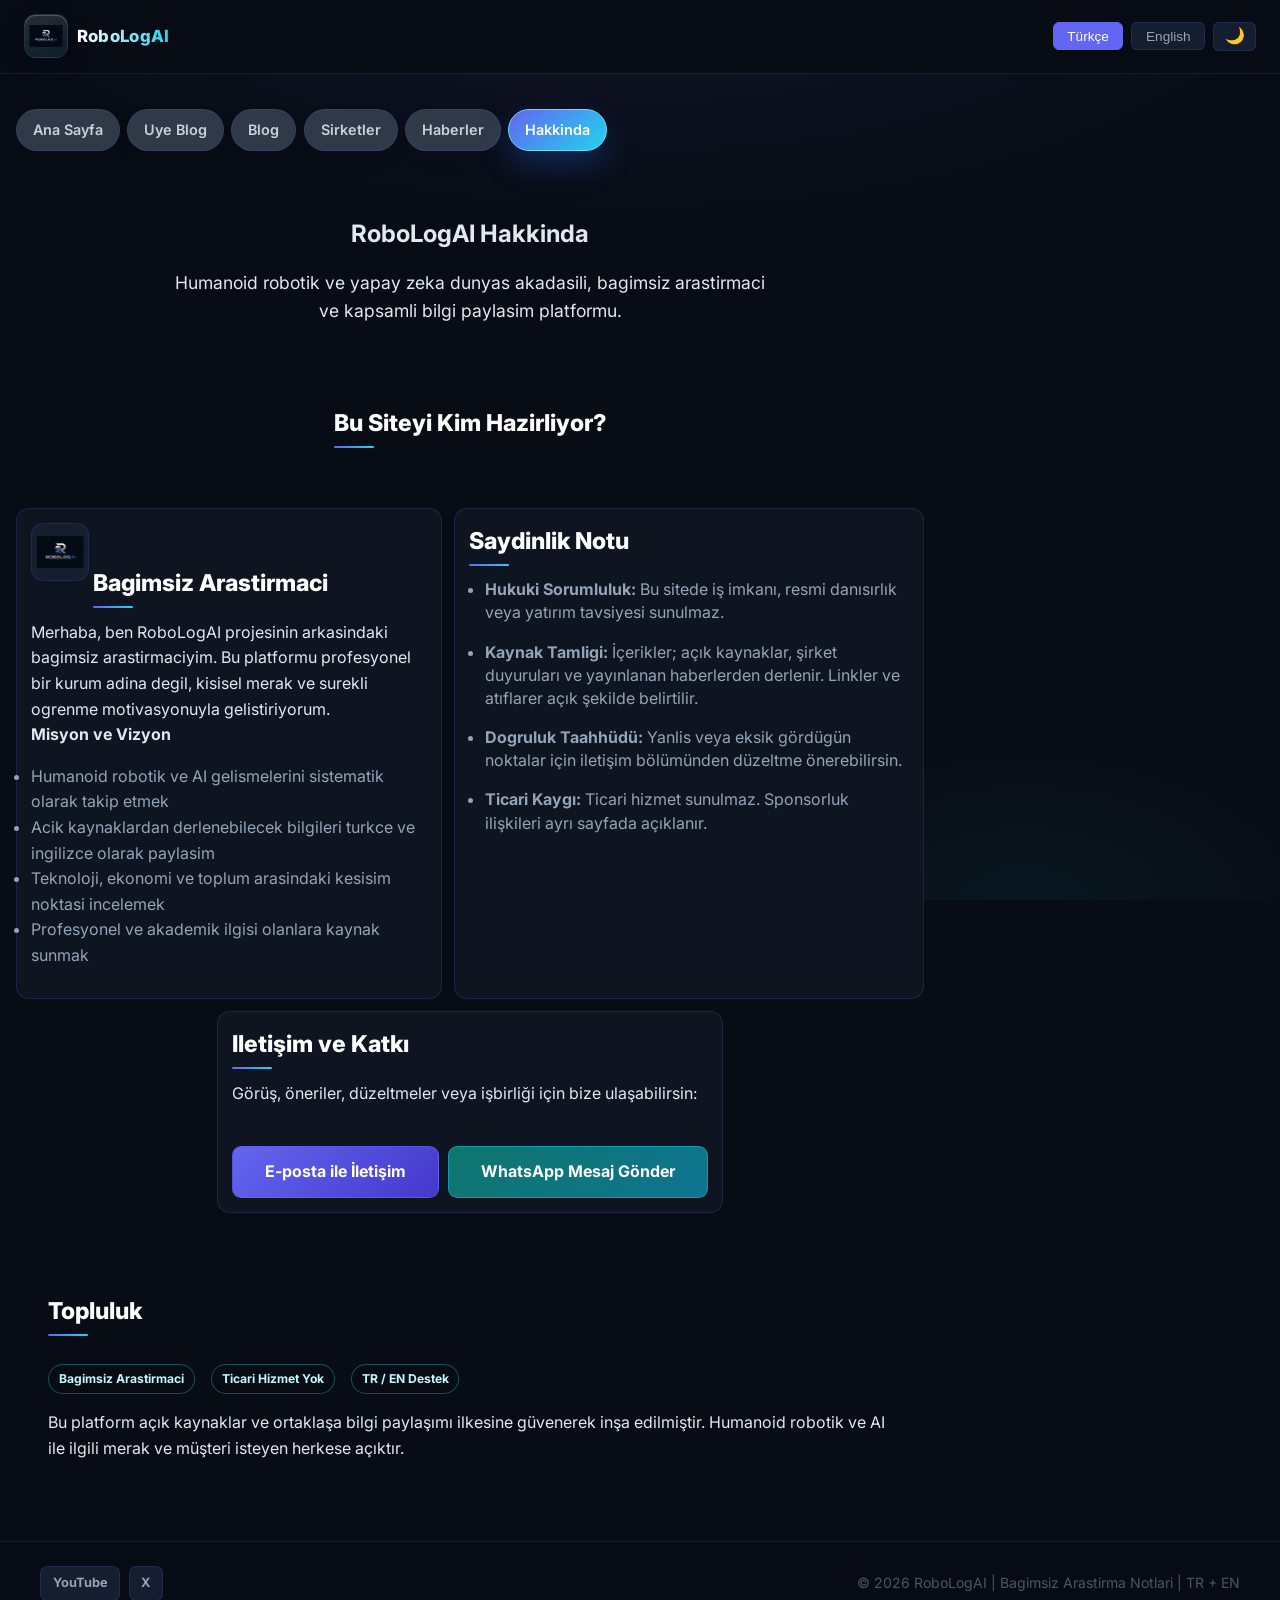
==== about.html @ b36c5905 "Update homepage tabs, about flow, live news fallback/cache, and member blog features" ====
<!DOCTYPE html>
<html lang="tr">
<head>
  <meta charset="UTF-8" />
  <meta name="viewport" content="width=device-width, initial-scale=1.0" />
  <title>RoboLogAI Hakkında - Bagimsiz Robotik ve AI Arastirmasi</title>
  <meta name="description" content="RoboLogAI hakkinda: bagimsiz arastirmaci, misyon, saydinlik notlari ve topluluk bilgileri." />
  <link rel="canonical" href="https://robologai.com/about.html" />
  <meta property="og:url" content="https://robologai.com/about.html" />
  <link rel="stylesheet" href="style.css" />
</head>
<body>
  <header class="topbar">
    <a class="logo" href="index.html" aria-label="RoboLogAI ana sayfa">
      <img class="logo-mark" src="images/logos/site-logo.png" alt="RoboLogAI logosu" loading="eager" fetchpriority="high" />
      <span class="logo-text">RoboLogAI</span>
    </a>
    <nav>
      <button class="lang-btn active" data-lang="tr">Türkçe</button>
      <button class="lang-btn" data-lang="en">English</button>
      <button class="theme-btn" id="theme-toggle" aria-label="Tema değiştir">🌙</button>
    </nav>
  </header>

  <main class="container">
    <section class="mini-page-tabs" aria-label="Sayfa sekmeleri">
      <a class="mini-tab" href="index.html">
        <span data-lang="tr">Ana Sayfa</span>
        <span data-lang="en" class="hidden">Home</span>
      </a>
      <a class="mini-tab" href="member-blog.html">
        <span data-lang="tr">Uye Blog</span>
        <span data-lang="en" class="hidden">Member Blog</span>
      </a>
      <a class="mini-tab" href="blog.html">
        <span data-lang="tr">Blog</span>
        <span data-lang="en" class="hidden">Blog</span>
      </a>
      <a class="mini-tab" href="companies.html">
        <span data-lang="tr">Sirketler</span>
        <span data-lang="en" class="hidden">Companies</span>
      </a>
      <a class="mini-tab" href="news.html">
        <span data-lang="tr">Haberler</span>
        <span data-lang="en" class="hidden">News</span>
      </a>
      <a class="mini-tab active" href="about.html">
        <span data-lang="tr">Hakkinda</span>
        <span data-lang="en" class="hidden">About</span>
      </a>
    </section>

    <section id="about-hero" style="text-align: center; margin: 2rem 0; padding: 2rem 0; border-bottom: 1px solid var(--color-border);">
      <h1 data-lang="tr">RoboLogAI Hakkinda</h1>
      <h1 data-lang="en" class="hidden">About RoboLogAI</h1>
      <p data-lang="tr" style="font-size: 1.1rem; max-width: 600px; margin: 1rem auto;">Humanoid robotik ve yapay zeka dunyas akadasili, bagimsiz arastirmaci ve kapsamli bilgi paylasim platformu.</p>
      <p data-lang="en" class="hidden" style="font-size: 1.1rem; max-width: 600px; margin: 1rem auto;">Independent researcher and comprehensive information-sharing platform focused on humanoid robotics and AI landscape.</p>
    </section>

    <section id="who-runs-site" style="margin: 1.2rem 0 2rem; text-align: center;">
      <h2 data-lang="tr">Bu Siteyi Kim Hazirliyor?</h2>
      <h2 data-lang="en" class="hidden">Who Runs This Site?</h2>
    </section>

    <section id="about-creator" style="margin: 3rem 0;">
      <div class="creator-grid">
        <article class="creator-card">
          <img class="creator-avatar" src="images/logos/site-logo.png" alt="RoboLogAI profil gorseli" loading="lazy" />
          <h2 data-lang="tr">Bagimsiz Arastirmaci</h2>
          <h2 data-lang="en" class="hidden">Independent Researcher</h2>
          <p data-lang="tr">Merhaba, ben RoboLogAI projesinin arkasindaki bagimsiz arastirmaciyim. Bu platformu profesyonel bir kurum adina degil, kisisel merak ve surekli ogrenme motivasyonuyla gelistiriyorum.</p>
          <p data-lang="en" class="hidden">Hi, I am the independent researcher behind RoboLogAI. This platform is developed not on behalf of a company, but with personal curiosity and continuous learning motivation.</p>
          
          <h3 data-lang="tr">Misyon ve Vizyon</h3>
          <h3 data-lang="en" class="hidden">Mission and Vision</h3>
          <ul style="text-align: left; margin: 1rem 0;">
            <li data-lang="tr">Humanoid robotik ve AI gelismelerini sistematik olarak takip etmek</li>
            <li data-lang="en" class="hidden">Systematically tracking developments in humanoid robotics and AI</li>
            <li data-lang="tr">Acik kaynaklardan derlenebilecek bilgileri turkce ve ingilizce olarak paylasim</li>
            <li data-lang="en" class="hidden">Sharing accessible information in Turkish and English</li>
            <li data-lang="tr">Teknoloji, ekonomi ve toplum arasindaki kesisim noktasi incelemek</li>
            <li data-lang="en" class="hidden">Examining the intersection of technology, economy, and society</li>
            <li data-lang="tr">Profesyonel ve akademik ilgisi olanlara kaynak sunmak</li>
            <li data-lang="en" class="hidden">Providing resources for those with professional and academic interest</li>
          </ul>
        </article>

        <article class="creator-card policy-card">
          <h2 data-lang="tr">Saydinlik Notu</h2>
          <h2 data-lang="en" class="hidden">Transparency Note</h2>
          <ul>
            <li data-lang="tr"><strong>Hukuki Sorumluluk:</strong> Bu sitede iş imkanı, resmi danısırlık veya yatırım tavsiyesi sunulmaz.</li>
            <li data-lang="en" class="hidden"><strong>Legal Responsibility:</strong> This site does not offer jobs, official consulting, or investment advice.</li>
            
            <li data-lang="tr" style="margin-top: 1rem;"><strong>Kaynak Tamligi:</strong> İçerikler; açık kaynaklar, şirket duyuruları ve yayınlanan haberlerden derlenir. Linkler ve atıflarer açık şekilde belirtilir.</li>
            <li data-lang="en" class="hidden" style="margin-top: 1rem;"><strong>Source Integrity:</strong> Content is compiled from public sources, company announcements, and published news. Links and citations are clearly indicated.</li>
            
            <li data-lang="tr" style="margin-top: 1rem;"><strong>Dogruluk Taahhüdü:</strong> Yanlis veya eksik gördügün noktalar için iletişim bölümünden düzeltme önerebilirsin.</li>
            <li data-lang="en" class="hidden" style="margin-top: 1rem;"><strong>Accuracy Commitment:</strong> If you notice inaccurate or missing points, you can suggest corrections via the contact section.</li>
            
            <li data-lang="tr" style="margin-top: 1rem;"><strong>Ticari Kaygı:</strong> Ticari hizmet sunulmaz. Sponsorluk ilişkileri ayrı sayfada açıklanır.</li>
            <li data-lang="en" class="hidden" style="margin-top: 1rem;"><strong>Commercial Disclaimer:</strong> No commercial services are offered. Sponsorship relationships are disclosed separately.</li>
          </ul>
        </article>

        <article class="creator-card" style="grid-column: 1 / -1; max-width: 600px; margin: 0 auto;">
          <h2 data-lang="tr">Iletişim ve Katkı</h2>
          <h2 data-lang="en" class="hidden">Contact and Contributions</h2>
          <p data-lang="tr">Görüş, öneriler, düzeltmeler veya işbirliği için bize ulaşabilirsin:</p>
          <p data-lang="en" class="hidden">You can reach us with suggestions, corrections, or collaboration opportunities:</p>
          
          <div class="lead-actions" style="margin-top: 1.5rem;">
            <a class="btn" href="mailto:robologai@gmail.com?subject=RoboLogAI%20Okur%20Mesaji" data-lang="tr">E-posta ile İletişim</a>
            <a class="btn hidden" href="mailto:robologai@gmail.com?subject=RoboLogAI%20Reader%20Message" data-lang="en">Contact via Email</a>
            <a class="btn btn-alt" href="https://wa.me/905000000000" target="_blank" rel="noopener noreferrer" data-lang="tr">WhatsApp Mesaj Gönder</a>
            <a class="btn btn-alt hidden" href="https://wa.me/905000000000" target="_blank" rel="noopener noreferrer" data-lang="en">Send WhatsApp Message</a>
          </div>
        </article>
      </div>
    </section>

    <section id="about-community" style="margin: 3rem 0; padding: 2rem; background-color: var(--color-bg-secondary); border-radius: 8px;">
      <h2 data-lang="tr">Topluluk</h2>
      <h2 data-lang="en" class="hidden">Community</h2>
      
      <div class="lead-badges" style="display: flex; gap: 1rem; flex-wrap: wrap; margin: 1rem 0; justify-content: flex-start;">
        <span class="lead-pill" data-lang="tr">Bagimsiz Arastirmaci</span>
        <span class="lead-pill hidden" data-lang="en">Independent Researcher</span>
        <span class="lead-pill" data-lang="tr">Ticari Hizmet Yok</span>
        <span class="lead-pill hidden" data-lang="en">No Commercial Services</span>
        <span class="lead-pill" data-lang="tr">TR / EN Destek</span>
        <span class="lead-pill hidden" data-lang="en">TR / EN Support</span>
      </div>

      <p data-lang="tr">Bu platform açık kaynaklar ve ortaklaşa bilgi paylaşımı ilkesine güvenerek inşa edilmiştir. Humanoid robotik ve AI ile ilgili merak ve müşteri isteyen herkese açıktır.</p>
      <p data-lang="en" class="hidden">This platform is built on the principles of open sources and collaborative knowledge sharing. It is open to anyone with curiosity about humanoid robotics and AI, or a desire to contribute.</p>
    </section>
  </main>

  <footer>
    <div class="footer-inner">
      <div class="footer-social">
        <a class="footer-social-link" href="https://youtube.com/@robologai" target="_blank" rel="noopener noreferrer" aria-label="RoboLogAI YouTube">YouTube</a>
        <a class="footer-social-link" href="https://x.com/robologai" target="_blank" rel="noopener noreferrer" aria-label="RoboLogAI X">X</a>
      </div>
      <p>© 2026 RoboLogAI | Bagimsiz Arastirma Notlari | TR + EN</p>
    </div>
  </footer>

  <script src="script.js"></script>
</body>
</html>
---- style.css ----
@import url('https://fonts.googleapis.com/css2?family=Inter:wght@400;500;600;700;800&display=swap');

/* ═══ RESET & BASE ═══ */
* { box-sizing: border-box; margin:0; padding:0; }

.hidden { display:none !important; }

:root{
  --bg:       #080c14;
  --surface:  #0e1520;
  --surface2: #141e2f;
  --border:   rgba(99,102,241,0.18);
  --border2:  rgba(255,255,255,0.07);
  --accent:   #6366f1;
  --accent2:  #22d3ee;
  --text:     #e2e8f0;
  --subtext:  #94a3b8;
  --muted:    #475569;
  --cglow:    rgba(99,102,241,0.08);
}

[data-theme="light"]{
  --bg:       #f4f6fb;
  --surface:  #ffffff;
  --surface2: #f0f2f8;
  --border:   rgba(99,102,241,0.2);
  --border2:  rgba(0,0,0,0.08);
  --accent:   #4f46e5;
  --accent2:  #0891b2;
  --text:     #0f172a;
  --subtext:  #475569;
  --muted:    #64748b;
  --cglow:    rgba(99,102,241,0.06);
}

[data-theme="light"] body{
  background-image:
    radial-gradient(ellipse 80% 50% at 50% -10%, rgba(99,102,241,0.07) 0%, transparent 70%),
    radial-gradient(ellipse 40% 30% at 80% 100%, rgba(8,145,178,0.04) 0%, transparent 60%);
}

[data-theme="light"] .topbar{
  background: rgba(244,246,251,0.92);
}

[data-theme="light"] .logo-text{
  background: linear-gradient(90deg,#1e1b4b 0%,var(--accent2) 100%);
  -webkit-background-clip:text; -webkit-text-fill-color:transparent; background-clip:text;
}

[data-theme="light"] #hero h1{
  background: linear-gradient(90deg,#1e1b4b 0%,var(--accent2) 100%);
  -webkit-background-clip:text; -webkit-text-fill-color:transparent; background-clip:text;
}

[data-theme="light"] h2{ color:#0f172a; }
[data-theme="light"] .link-card h4{ color:#0f172a; }
[data-theme="light"] .sidebar-stat{ background: linear-gradient(135deg,rgba(99,102,241,0.08),rgba(8,145,178,0.05)); }
[data-theme="light"] .left-sidebar{ box-shadow:0 4px 24px rgba(0,0,0,0.08); }
[data-theme="light"] footer{ background: rgba(244,246,251,0.8); color:var(--muted); }
[data-theme="light"] .ad-marquee{ background:var(--surface2); }
[data-theme="light"] .ad-item{ background:#e8edf5; }
[data-theme="light"] .company-robot-photo{ background:var(--surface2); }

body {
  font-family: 'Inter', system-ui, -apple-system, sans-serif;
  line-height: 1.6;
  color: var(--text);
  background: var(--bg);
  background-image:
    radial-gradient(ellipse 80% 50% at 50% -10%, rgba(99,102,241,0.12) 0%, transparent 70%),
    radial-gradient(ellipse 40% 30% at 80% 100%, rgba(34,211,238,0.06) 0%, transparent 60%);
  background-attachment: fixed;
}

/* ═══ TOPBAR ═══ */
.topbar {
  display:flex; justify-content:space-between; align-items:center;
  padding:0.9rem 1.5rem;
  background: rgba(8,12,20,0.85);
  backdrop-filter: blur(12px);
  -webkit-backdrop-filter: blur(12px);
  border-bottom: 1px solid var(--border);
  position: sticky; top: 0; z-index: 100;
}

.topbar nav{
  display:flex;
  align-items:center;
}
.logo {
  display:flex; align-items:center; gap:0.55rem;
  font-weight:800; font-size:1.05rem; text-decoration:none; letter-spacing:0.02em;
}

.logo-mark{
  width:44px; height:44px; object-fit:contain; flex:0 0 auto;
  border-radius:0.75rem;
  padding:0.28rem;
  background:linear-gradient(160deg,rgba(255,255,255,0.14),rgba(34,211,238,0.1));
  border:1px solid var(--border2);
  box-shadow:0 8px 18px rgba(2,6,23,0.35), inset 0 1px 0 rgba(255,255,255,0.2);
  transition:transform .18s,border-color .18s,box-shadow .18s;
}

.logo-text{
  font-weight:800;
  background: linear-gradient(90deg,#fff 0%,var(--accent2) 100%);
  -webkit-background-clip:text; -webkit-text-fill-color:transparent; background-clip:text;
}

.logo:hover .logo-mark{
  transform:translateY(-1px) scale(1.03);
  border-color:rgba(34,211,238,0.5);
  box-shadow:0 10px 24px rgba(2,6,23,0.42),0 0 14px rgba(34,211,238,0.22);
}

[data-theme="light"] .logo-mark{
  background:linear-gradient(160deg,rgba(255,255,255,0.95),rgba(224,242,254,0.95));
  border-color:rgba(15,23,42,0.12);
  box-shadow:0 6px 16px rgba(15,23,42,0.12), inset 0 1px 0 rgba(255,255,255,0.8);
}
.lang-btn {
  border:1px solid var(--border); background:var(--surface2); color:var(--subtext);
  margin-left:0.5rem; padding:0.35rem 0.85rem; border-radius:0.375rem; cursor:pointer;
  font-size:0.85rem; transition:all .18s;
}
.lang-btn:hover{ border-color:var(--accent); color:#fff; }
.lang-btn.active{ background:var(--accent); color:#fff; border-color:var(--accent); }

.social-link{
  display:inline-flex;
  align-items:center;
  justify-content:center;
  border:1px solid var(--border);
  background:var(--surface2);
  color:var(--subtext);
  margin-left:0.5rem;
  padding:0.35rem 0.7rem;
  border-radius:0.375rem;
  text-decoration:none;
  font-size:0.82rem;
  font-weight:700;
  transition:all .18s;
}


.top-search-link{
  appearance:none;
  display:inline-flex;
  align-items:center;
  justify-content:center;
  border:1px solid rgba(34,211,238,0.42);
  background:linear-gradient(135deg,rgba(99,102,241,0.28),rgba(34,211,238,0.2));
  color:#e0f2fe;
  margin-left:0.5rem;
  width:2.1rem;
  height:2.1rem;
  border-radius:0.375rem;
  text-decoration:none;
  font-size:1rem;
  font-weight:700;
  transition:all .18s;
}

.top-search-icon{
  line-height:1;
  transform:translateY(-1px);
}

.top-search-popover{
  position:sticky;
  top:3.95rem;
  z-index:95;
  margin:0 auto;
  max-width:1200px;
  padding:0.45rem 1rem 0;
  display:flex;
  gap:0.5rem;
  align-items:center;
}

.top-search-recent{
  display:flex;
  align-items:center;
  gap:0.4rem;
  flex-wrap:wrap;
}

.recent-label{
  color:var(--muted);
  font-size:0.76rem;
  font-weight:700;
}

.recent-chip{
  appearance:none;
  border:1px solid var(--border);
  background:var(--surface);
  color:var(--subtext);
  border-radius:999px;
  padding:0.2rem 0.55rem;
  font-size:0.75rem;
  cursor:pointer;
}

.recent-chip:hover{
  border-color:rgba(34,211,238,0.5);
  color:var(--text);
}

.recent-clear-btn{
  appearance:none;
  border:1px dashed var(--border);
  background:transparent;
  color:var(--muted);
  border-radius:999px;
  padding:0.2rem 0.55rem;
  font-size:0.74rem;
  cursor:pointer;
}

.recent-clear-btn:hover{
  border-color:rgba(248,113,113,0.5);
  color:#fda4af;
}

[data-theme="light"] .recent-clear-btn:hover{
  border-color:rgba(220,38,38,0.45);
  color:#991b1b;
}

#top-search-mini-input{
  flex:1;
  border:1px solid var(--border);
  background:var(--surface2);
  color:var(--text);
  border-radius:0.55rem;
  padding:0.52rem 0.68rem;
  font:inherit;
}

#top-search-mini-input:focus{
  outline:none;
  border-color:rgba(34,211,238,0.55);
  box-shadow:0 0 0 3px rgba(34,211,238,0.14);
}

#top-search-mini-go{
  margin-top:0;
  padding:0.52rem 0.9rem;
  border-radius:0.55rem;
  font-size:0.84rem;
}

.top-search-link:hover{
  transform:translateY(-1px);
  border-color:rgba(34,211,238,0.7);
  color:#ffffff;
}

.social-link:hover{
  border-color:var(--accent2);
  color:#fff;
  background:linear-gradient(135deg,rgba(99,102,241,0.45),rgba(34,211,238,0.35));
}

[data-theme="light"] .social-link{
  background:#ffffff;
}

[data-theme="light"] .top-search-link{
  background:linear-gradient(135deg,rgba(79,70,229,0.16),rgba(8,145,178,0.14));
  color:#155e75;
}

[data-theme="light"] .top-search-link:hover{
  color:#0f172a;
  border-color:rgba(79,70,229,0.45);
  background:linear-gradient(135deg,rgba(79,70,229,0.24),rgba(8,145,178,0.2));
}

[data-theme="light"] .top-search-popover{
  background:rgba(255,255,255,0.85);
  border-bottom:1px solid var(--border);
}

.theme-btn{
  border:1px solid var(--border);
  background:var(--surface2);
  color:var(--text);
  margin-left:0.5rem;
  padding:0.35rem 0.65rem;
  border-radius:0.375rem;
  cursor:pointer;
  font-size:1rem;
  line-height:1;
  transition:all .18s;
}
.theme-btn:hover{ border-color:var(--accent); transform:scale(1.1); }

/* ═══ LAYOUT ═══ */
.container{ max-width:940px; padding:2rem 1rem 0; }

.page-layout{
  display:grid; grid-template-columns:1fr; gap:0;
  max-width:1200px; margin:0 auto; padding:0 1rem; align-items:start;
}

/* Homepage flow: show company ecosystem right under top tabs */
.page-layout > main.container{
  display:flex;
  flex-direction:column;
  max-width:none;
  width:100%;
  padding:1.2rem 0 0;
}

.page-layout > main.container > #company-links{
  order:-1;
}

/* ═══ LEFT SIDEBAR ═══ */
.left-sidebar{
  display:none;
  position:sticky; top:4.2rem;
  background:var(--surface); border:1px solid var(--border); border-radius:1rem;
  padding:1rem 0.8rem; margin-top:1.5rem;
  display:flex; flex-direction:column; gap:1.1rem;
  max-height:calc(100vh - 6rem); overflow-y:auto; scrollbar-width:none;
  box-shadow:0 0 30px rgba(99,102,241,0.08);
}
.left-sidebar::-webkit-scrollbar{ display:none; }

.right-sidebar{
  display:none;
  position:sticky;
  top:4.2rem;
  margin-top:1.5rem;
}

.right-sidebar #ai-platform{
  padding:0.9rem;
}

.right-sidebar #ai-platform h2{
  font-size:1.1rem;
}

.right-sidebar .ai-form-row{
  grid-template-columns:1fr;
}

.right-sidebar .ai-form-row .btn{
  width:100%;
  text-align:center;
}
.sidebar-heading{
  font-size:0.65rem; font-weight:700; text-transform:uppercase;
  letter-spacing:0.12em; color:var(--muted); margin-bottom:0.3rem;
}
.sidebar-nav{ display:flex; flex-direction:column; gap:0.2rem; }
.sidebar-link{
  display:block; padding:0.4rem 0.65rem; border-radius:0.45rem;
  font-size:0.84rem; color:var(--subtext); text-decoration:none;
  white-space:nowrap; overflow:hidden; text-overflow:ellipsis; transition:all .15s;
}
.sidebar-link:hover{ background:rgba(99,102,241,0.12); color:#fff; }
.sidebar-emblems{ display:flex; flex-direction:column; gap:0.28rem; }
.emblem-item{
  display:flex; align-items:center; gap:0.5rem; padding:0.3rem 0.4rem;
  border-radius:0.45rem; text-decoration:none; color:var(--subtext);
  font-size:0.79rem; white-space:nowrap; transition:all .15s;
}
.emblem-item:hover{ background:rgba(99,102,241,0.12); color:#fff; }
.emblem-item img{
  width:30px; height:30px; object-fit:cover;
  border-radius:0.3rem; border:1px solid var(--border2); flex:0 0 auto;
}
.sidebar-stats{ display:flex; flex-direction:column; gap:0.5rem; }
.sidebar-stat{
  background:linear-gradient(135deg,rgba(99,102,241,0.15),rgba(34,211,238,0.06));
  border:1px solid var(--border); border-radius:0.65rem;
  padding:0.6rem 0.7rem; display:flex; flex-direction:column; gap:0.1rem;
}
.stat-num{ font-size:1.18rem; font-weight:800; color:var(--accent2); line-height:1.1; }
.stat-lbl{ font-size:0.7rem; color:var(--muted); line-height:1.3; }

/* ═══ HERO ═══ */
#hero{
  background:linear-gradient(135deg,rgba(99,102,241,0.14) 0%,rgba(34,211,238,0.06) 100%);
  border:1px solid var(--border); border-left:3px solid var(--accent);
  padding:1.6rem 1.4rem; border-radius:1rem; margin-bottom:1.5rem;
  position:relative; overflow:hidden;
}
#hero::before{
  content:''; position:absolute; inset:0;
  background:radial-gradient(ellipse 70% 60% at 90% 50%,rgba(34,211,238,0.07) 0%,transparent 70%);
  pointer-events:none;
}
#hero h1{
  font-size:clamp(1.35rem,2.4vw,2.2rem); font-weight:800;
  background:linear-gradient(90deg,#fff 0%,var(--accent2) 100%);
  -webkit-background-clip:text; -webkit-text-fill-color:transparent; background-clip:text;
}
#hero p{ margin-top:0.75rem; color:var(--subtext); }

/* ═══ CREATOR NOTE ═══ */
#creator-note{
  background:linear-gradient(145deg,rgba(34,211,238,0.08),rgba(99,102,241,0.08));
  border:1px solid var(--border);
  border-radius:1rem;
  padding:1.15rem 1.15rem 1rem;
}

#creator-note h2{ display:block; margin-bottom:0.55rem; }
#creator-note p{ color:var(--subtext); margin-bottom:0.55rem; }

.creator-grid{
  display:grid;
  grid-template-columns:0.95fr 1.05fr;
  gap:0.75rem;
}

.creator-card{
  border:1px solid var(--border);
  border-radius:0.8rem;
  background:var(--surface);
  padding:0.85rem 0.9rem;
}

.creator-card h3{
  color:var(--text);
  font-size:1rem;
  margin-bottom:0.5rem;
}

.creator-avatar{
  width:58px;
  height:58px;
  object-fit:contain;
  border-radius:0.8rem;
  border:1px solid var(--border);
  background:var(--surface2);
  padding:0.28rem;
  margin-bottom:0.6rem;
}

.policy-card ul{
  margin:0;
  padding-left:1rem;
}

.policy-card li{
  color:var(--subtext);
  margin-bottom:0.42rem;
  line-height:1.45;
}

[data-theme="light"] #creator-note{
  background:linear-gradient(145deg,rgba(8,145,178,0.08),rgba(79,70,229,0.07));
}

[data-theme="light"] .creator-card{
  background:#ffffff;
}

/* ═══ LIVE NEWS ═══ */
#market-columns{
  display:grid;
  grid-template-columns:minmax(0,1.7fr) minmax(0,1fr);
  gap:1rem;
  align-items:start;
}

#page-gateway{
  background:var(--surface);
  border:1px solid var(--border);
  border-radius:1rem;
  padding:1.1rem;
}

#page-gateway p{
  color:var(--subtext);
  margin:0.35rem 0 0.75rem;
}

#home-news-hub{
  background:var(--surface);
  border:1px solid var(--border);
  border-radius:1rem;
  padding:1.1rem;
  margin-bottom:1rem;
}

.home-news-head{
  display:flex;
  justify-content:space-between;
  align-items:flex-start;
  gap:0.8rem;
  margin-bottom:0.9rem;
}

.home-news-head p{
  color:var(--subtext);
  margin-top:0.35rem;
}

.home-news-source-badge{
  display:inline-flex;
  align-items:center;
  border:1px solid var(--border);
  border-radius:999px;
  padding:0.2rem 0.55rem;
  font-size:0.76rem;
  font-weight:700;
  margin-top:0.55rem;
  background:var(--surface2);
  color:var(--subtext);
}

.home-news-source-badge.loading{ border-color:rgba(59,130,246,0.4); color:#60a5fa; }
.home-news-source-badge.static{ border-color:rgba(16,185,129,0.45); color:#34d399; }
.home-news-source-badge.live{ border-color:rgba(34,211,238,0.45); color:#22d3ee; }
.home-news-source-badge.cached{ border-color:rgba(245,158,11,0.45); color:#fbbf24; }
.home-news-source-badge.local{ border-color:rgba(244,114,182,0.45); color:#f472b6; }

.home-news-grid{
  display:grid;
  grid-template-columns:minmax(0,1.2fr) minmax(0,1fr);
  gap:0.9rem;
}

.home-featured-news{
  border:1px solid var(--border);
  border-radius:0.9rem;
  overflow:hidden;
  background:var(--surface2);
}

.home-featured-cover{
  display:block;
  width:100%;
  height:260px;
  object-fit:cover;
}

.home-featured-body{
  padding:0.9rem;
}

.home-featured-news{
  transition:border-color .18s, box-shadow .18s, transform .18s;
}

.home-featured-news:hover{
  border-color:color-mix(in srgb, var(--accent2) 42%, var(--border) 58%);
  box-shadow:0 18px 38px rgba(37,99,235,0.12);
  transform:translateY(-2px);
}

.home-featured-title{
  display:block;
  margin-top:0.35rem;
  color:var(--text);
  text-decoration:none;
  font-size:1.05rem;
  font-weight:700;
  line-height:1.4;
}

.home-featured-title:hover,
.home-news-link:hover{
  color:var(--accent2);
}

.home-news-stream{
  list-style:none;
  margin:0;
  padding:0;
  display:grid;
  gap:0.65rem;
}

.home-news-item{
  display:grid;
  grid-template-columns:100px 1fr;
  gap:0.7rem;
  align-items:start;
  padding:0.6rem;
  border:1px solid var(--border);
  border-radius:0.8rem;
  background:var(--surface2);
  transition:border-color .18s, box-shadow .18s, transform .18s, background .18s;
}

.home-news-item:hover{
  border-color:color-mix(in srgb, var(--accent2) 38%, var(--border) 62%);
  background:color-mix(in srgb, var(--surface2) 88%, white 12%);
  box-shadow:0 14px 28px rgba(37,99,235,0.1);
  transform:translateY(-1px);
}

.home-news-thumb{
  width:100%;
  height:82px;
  object-fit:cover;
  border-radius:0.65rem;
}

.home-news-link{
  display:block;
  color:var(--text);
  text-decoration:none;
  font-size:0.93rem;
  font-weight:600;
  line-height:1.4;
}

.home-news-item .news-meta{
  margin-bottom:0.28rem;
  font-size:0.74rem;
  letter-spacing:0.03em;
}

#live-news{
  background:var(--surface);
  border:1px solid var(--border);
  border-radius:1rem;
  padding:1.15rem;
}

#company-news-column{
  background:var(--surface);
  border:1px solid var(--border);
  border-radius:1rem;
  padding:1.1rem;
}

/* ═══ MEMBER BLOG ═══ */
#member-blog-hero,
#member-blog-compose,
#member-blog-feed{
  background:var(--surface);
  border:1px solid var(--border);
  border-radius:1rem;
  padding:1.1rem;
  margin-bottom:1rem;
}

.member-blog-note{
  color:var(--muted);
  font-size:0.9rem;
}

.member-blog-mode{
  margin-top:0.35rem;
  display:inline-flex;
  align-items:center;
  gap:0.35rem;
  font-size:0.78rem;
  padding:0.2rem 0.5rem;
  border-radius:999px;
  border:1px solid var(--border);
  color:var(--subtext);
  background:var(--surface2);
}

.member-blog-mode.live{
  border-color:rgba(16,185,129,0.45);
  color:#34d399;
}

.member-blog-mode.guarded{
  box-shadow:0 0 0 2px rgba(34,197,94,0.12) inset;
}

.member-blog-mode.local{
  border-color:rgba(245,158,11,0.45);
  color:#fbbf24;
}

.member-post-form{
  display:grid;
  gap:0.65rem;
}

.member-form-grid{
  display:grid;
  grid-template-columns:1fr 1fr;
  gap:0.55rem;
}

.member-post-form input,
.member-post-form textarea,
.member-comment-form input{
  border:1px solid var(--border);
  background:var(--surface2);
  color:var(--text);
  border-radius:0.6rem;
  padding:0.62rem 0.7rem;
  font:inherit;
}

.member-post-form textarea{
  resize:vertical;
}

.member-captcha-row{
  display:grid;
  grid-template-columns:1fr 180px;
  gap:0.55rem;
  align-items:center;
}

.member-captcha-q,
.member-comment-captcha-q{
  font-size:0.83rem;
  color:var(--subtext);
  border:1px dashed var(--border);
  border-radius:0.55rem;
  padding:0.5rem 0.62rem;
  background:color-mix(in srgb, var(--surface2) 92%, black 8%);
}

.member-honeypot{
  position:absolute;
  left:-9999px;
  width:1px;
  height:1px;
  opacity:0;
  pointer-events:none;
}

.member-post-list{
  display:grid;
  gap:0.8rem;
}

.member-post-card{
  border:1px solid var(--border);
  background:var(--surface2);
  border-radius:0.8rem;
  padding:0.9rem;
  display:grid;
  gap:0.55rem;
}

.member-post-head{
  display:flex;
  justify-content:space-between;
  gap:0.6rem;
  font-size:0.88rem;
  color:var(--subtext);
}

.member-post-time{
  color:var(--muted);
}

.member-post-title{
  font-size:1.02rem;
}

.member-post-body{
  color:var(--text);
  line-height:1.55;
}

.member-comments-title{
  font-size:0.88rem;
  color:var(--subtext);
  text-transform:uppercase;
  letter-spacing:0.06em;
}

.member-comment-list{
  list-style:none;
  margin:0;
  padding:0;
  display:grid;
  gap:0.42rem;
}

.member-comment-item{
  border:1px solid var(--border);
  background:color-mix(in srgb, var(--surface2) 84%, black 16%);
  border-radius:0.6rem;
  padding:0.5rem 0.62rem;
}

.member-comment-meta{
  font-size:0.78rem;
  color:var(--muted);
  margin-bottom:0.22rem;
}

.member-comment-body{
  font-size:0.92rem;
}

.member-comment-form{
  display:grid;
  grid-template-columns:160px 1fr 90px auto;
  gap:0.45rem;
  margin-top:0.2rem;
}

.member-comment-status{
  grid-column:1 / -1;
  min-height:1rem;
  font-size:0.78rem;
  color:var(--muted);
}

.member-blog-empty{
  color:var(--muted);
  margin-bottom:0.55rem;
}

#company-news-column h2{
  margin-bottom:0.3rem;
}

#company-news-column p{
  color:var(--subtext);
  margin-bottom:0.75rem;
}

.company-news-list{
  display:grid;
  gap:0.55rem;
}

.mini-page-tabs{
  display:flex;
  flex-wrap:wrap;
  gap:0.45rem;
  margin:0.2rem 0 0.8rem;
}

.page-tabs-strip{
  max-width:1200px;
  margin:0.75rem auto 0;
  padding:0 1rem;
}

.mini-tab{
  border:1px solid var(--border);
  background:color-mix(in srgb, var(--surface2) 88%, white 12%);
  color:color-mix(in srgb, var(--text) 84%, var(--muted) 16%);
  border-radius:999px;
  padding:0.52rem 1rem;
  font-size:0.9rem;
  font-weight:600;
  text-decoration:none;
  box-shadow:0 8px 20px rgba(15,23,42,0.06);
  transition:border-color .18s, background .18s, color .18s, box-shadow .18s, transform .18s;
}

.mini-tab:hover{
  transform:translateY(-1px);
  border-color:var(--accent2);
  background:color-mix(in srgb, var(--surface2) 72%, white 28%);
  color:var(--text);
  box-shadow:0 12px 24px rgba(37,99,235,0.12);
}

.mini-tab.active{
  background:linear-gradient(135deg,var(--accent),var(--accent2));
  border-color:color-mix(in srgb, var(--accent2) 72%, white 28%);
  color:#fff;
  box-shadow:0 14px 30px rgba(37,99,235,0.28);
}

.mini-tab.active:hover{
  background:linear-gradient(135deg,color-mix(in srgb, var(--accent) 88%, white 12%),color-mix(in srgb, var(--accent2) 90%, white 10%));
  color:#fff;
}

.mini-tab.sponsor-tab{
  background:linear-gradient(135deg, rgba(245,158,11,0.18), rgba(249,115,22,0.18));
  border-color:rgba(249,115,22,0.28);
  color:color-mix(in srgb, var(--text) 80%, #b45309 20%);
  box-shadow:0 10px 24px rgba(249,115,22,0.12);
}

.mini-tab.sponsor-tab:hover{
  background:linear-gradient(135deg, rgba(245,158,11,0.28), rgba(249,115,22,0.24));
  border-color:rgba(249,115,22,0.42);
  color:var(--text);
  box-shadow:0 14px 28px rgba(249,115,22,0.16);
}

.mini-tab.sponsor-tab.active{
  background:linear-gradient(135deg, #f59e0b, #f97316);
  border-color:rgba(255,237,213,0.72);
  color:#fff;
  box-shadow:0 16px 34px rgba(249,115,22,0.28);
}

.mini-tab.sponsor-tab.active:hover{
  background:linear-gradient(135deg, #f7aa25, #fb8a33);
  color:#fff;
}

.company-news-item{
  display:flex;
  align-items:center;
  gap:0.65rem;
  text-decoration:none;
  color:var(--text);
  border:1px solid var(--border);
  border-radius:0.7rem;
  background:var(--surface2);
  padding:0.45rem 0.55rem;
  transition:border-color .18s, transform .18s;
}

.company-news-item img{
  width:48px;
  height:48px;
  object-fit:cover;
  border-radius:0.55rem;
  border:1px solid var(--border2);
}

.company-news-item span{
  font-weight:600;
  font-size:0.92rem;
}

.company-news-item:hover{
  border-color:var(--accent2);
  transform:translateY(-1px);
}

.live-news-head{
  display:flex;
  justify-content:space-between;
  align-items:flex-start;
  gap:0.85rem;
}

.live-news-head p{
  color:var(--subtext);
  margin-top:0.35rem;
  font-size:0.95rem;
}

.refresh-news-btn{
  border:1px solid var(--border);
  background:linear-gradient(135deg,var(--accent),#4338ca);
  color:#fff;
  border-radius:0.6rem;
  padding:0.5rem 0.8rem;
  font-size:0.82rem;
  font-weight:700;
  cursor:pointer;
  transition:opacity .18s,transform .18s;
}

.refresh-news-btn:hover{
  opacity:0.92;
  transform:translateY(-1px);
}

.news-status{
  margin-top:0.7rem;
  color:var(--muted);
  font-size:0.86rem;
}

.live-news-list{
  list-style:none;
  margin:0.8rem 0 0;
  padding:0;
  display:grid;
  grid-template-columns:1fr;
  gap:0.55rem;
}

.live-news-item{
  border:1px solid var(--border);
  background:var(--surface2);
  border-radius:0.75rem;
  padding:0;
  overflow:hidden;
}

.news-cover{
  width:100%;
  height:170px;
  object-fit:cover;
  display:block;
  background:var(--surface);
}

.news-meta,
.news-title{
  padding-left:0.85rem;
  padding-right:0.85rem;
}

.news-meta{
  display:flex;
  flex-wrap:wrap;
  align-items:center;
  gap:0.4rem;
  margin-top:0.7rem;
  margin-bottom:0.35rem;
}

.news-source{
  font-size:0.72rem;
  font-weight:700;
  padding:0.14rem 0.5rem;
  border-radius:999px;
  background:rgba(34,211,238,0.14);
  border:1px solid rgba(34,211,238,0.32);
  color:#a5f3fc;
}

.news-time{
  font-size:0.76rem;
  color:var(--muted);
}

.news-title{
  color:var(--text);
  text-decoration:none;
  font-size:0.96rem;
  font-weight:600;
  line-height:1.45;
  display:block;
  padding-bottom:0.85rem;
}

.news-title:hover{
  color:var(--accent2);
}

[data-theme="light"] .news-source{
  color:#0e7490;
  background:rgba(8,145,178,0.12);
  border-color:rgba(8,145,178,0.24);
}

/* ═══ AD STRIP ═══ */
#ad-strip{
  background:var(--surface); border-top:1px solid var(--border); border-bottom:1px solid var(--border);
  padding:0.85rem 0; overflow:hidden; margin-bottom:0; width:100%;
}
.ad-marquee{
  overflow:hidden; border-radius:0.7rem;
  border:1px solid var(--border2); background:var(--bg); padding:0.4rem 0;
}
.ad-track{
  display:flex; gap:0.85rem; width:max-content;
  animation:adScroll 34s linear infinite;
}
.ad-item{
  position:relative; width:190px; height:120px; flex:0 0 auto;
  border-radius:0.7rem; overflow:hidden; border:1px solid var(--border);
  background:#0b1220; transition:transform .2s;
}
.ad-item:hover{ transform:scale(1.04); }
.ad-robot{ width:100%; height:100%; object-fit:cover; display:block; opacity:0.92; }
.ad-marquee:hover .ad-track{ animation-play-state:paused; }
@keyframes adScroll{ 0%{transform:translateX(0);} 100%{transform:translateX(-50%);} }

/* ═══ SECTIONS ═══ */
section{ margin-bottom:1.5rem; }
h2{
  font-size:1.45rem; font-weight:800; color:#fff;
  margin-bottom:0.75rem; position:relative; display:inline-block;
}
h2::after{
  content:''; display:block; margin-top:4px; height:2px; width:40px;
  background:linear-gradient(90deg,var(--accent),var(--accent2)); border-radius:2px;
}
ul{ margin-left:1.2rem; margin-bottom:1rem; color:var(--subtext); }
.cards{ display:grid; grid-template-columns:repeat(auto-fit,minmax(210px,1fr)); gap:1rem; }
.card{
  background:var(--surface2); border:1px solid var(--border); border-radius:0.85rem;
  padding:1rem; box-shadow:0 8px 24px rgba(0,0,0,0.3); transition:transform .2s,box-shadow .2s;
}
.card:hover{ transform:translateY(-3px); box-shadow:0 12px 32px rgba(99,102,241,0.15); }

/* ═══ MEDIA ═══ */
#media-showcase{
  background:var(--surface); border:1px solid var(--border); border-radius:1rem; padding:1rem;
}
#media-showcase p{ margin-bottom:0.85rem; color:var(--subtext); }
.media-image img, .media-video video{
  width:100%; height:auto; border-radius:0.6rem;
  border:1px solid var(--border); background:var(--surface2);
}
.media-image figcaption{ margin-top:0.5rem; font-size:0.9rem; color:var(--muted); }
.media-note{ margin-top:0.5rem; font-size:0.9rem; color:var(--muted); }
.media-note.warning{ color:#fbbf24; font-weight:600; }
.media-fallback{
  margin-top:0.9rem; padding:0.7rem;
  border:1px solid var(--border); border-radius:0.6rem; background:var(--surface2);
}
.media-fallback img{
  width:100%; height:auto; border-radius:0.5rem;
  border:1px solid var(--border); margin-bottom:0.55rem;
}
.media-fallback p{ font-size:0.9rem; color:var(--muted); }

/* ═══ QUICK SEARCH ═══ */
#site-search{
  background:var(--surface);
  border:1px solid var(--border);
  border-radius:1rem;
  padding:0.85rem 0.9rem;
  max-width:620px;
  margin-left:auto;
  margin-bottom:1rem;
}

#site-search p{ color:var(--subtext); }

.search-row{
  margin-top:0;
  display:grid;
  grid-template-columns:1fr auto auto;
  gap:0.55rem;
}

#site-search-input{
  border:1px solid var(--border);
  background:var(--surface2);
  color:var(--text);
  border-radius:0.6rem;
  padding:0.68rem 0.75rem;
  font:inherit;
}

#site-search-input:focus{
  outline:none;
  border-color:rgba(34,211,238,0.55);
  box-shadow:0 0 0 3px rgba(34,211,238,0.16);
}

.search-status{
  margin-top:0.55rem;
  min-height:1.1rem;
  font-size:0.84rem;
  color:var(--muted);
}

.is-search-hidden{ display:none !important; }

#site-search.topbar-search{
  background:transparent;
  border:none;
  border-radius:0;
  padding:0;
  max-width:none;
  margin:0 0 0 0.7rem;
}

#site-search.topbar-search .search-row{
  margin-top:0;
  grid-template-columns:minmax(170px, 240px) auto auto;
  gap:0.4rem;
}

#site-search.topbar-search #site-search-input{
  padding:0.48rem 0.6rem;
  border-radius:0.5rem;
}

#site-search.topbar-search .btn{
  margin-top:0;
  padding:0.48rem 0.62rem;
  border-radius:0.5rem;
  font-size:0.8rem;
}

#site-search.topbar-search .search-status{
  display:none;
}

/* ═══ AI PLATFORM ═══ */
#ai-platform{
  background:var(--surface);
  border:1px solid var(--border);
  border-radius:1rem;
  padding:1rem 1.1rem;
}

.ai-platform-head{
  display:flex;
  align-items:center;
  gap:0.55rem;
  flex-wrap:wrap;
}

.ai-platform-head h2{ margin-bottom:0; }

.ai-badge{
  font-size:0.72rem;
  font-weight:700;
  border-radius:999px;
  padding:0.16rem 0.5rem;
  border:1px solid rgba(34,211,238,0.35);
  background:rgba(34,211,238,0.12);
  color:#a5f3fc;
}

#ai-platform p{ color:var(--subtext); margin-top:0.5rem; }

.ai-form-row{
  margin-top:0.7rem;
  display:grid;
  grid-template-columns:1fr auto;
  gap:0.55rem;
}

#ai-question-input{
  border:1px solid var(--border);
  background:var(--surface2);
  color:var(--text);
  border-radius:0.6rem;
  padding:0.68rem 0.75rem;
  font:inherit;
}

#ai-question-input:focus{
  outline:none;
  border-color:rgba(34,211,238,0.55);
  box-shadow:0 0 0 3px rgba(34,211,238,0.16);
}

.ai-answer-box{
  margin-top:0.65rem;
  min-height:3.2rem;
  border:1px solid var(--border);
  background:var(--surface2);
  border-radius:0.7rem;
  padding:0.75rem;
  color:var(--text);
  line-height:1.5;
}

.ai-disclaimer{
  font-size:0.8rem;
  color:var(--muted);
}

[data-theme="light"] .ai-badge{
  color:#0e7490;
  background:rgba(8,145,178,0.12);
  border-color:rgba(8,145,178,0.28);
}

/* ═══ COMPANY LINKS ═══ */
#company-links{
  background:var(--surface); border:1px solid var(--border); border-radius:1rem; padding:1.2rem;
}
#company-links p{ margin-bottom:0.9rem; color:var(--subtext); }
#company-links > h2{ display:block; }
.company-group{ margin-top:1.2rem; }
.company-group h3{
  margin-bottom:0.7rem; font-weight:700; color:var(--subtext);
  text-transform:uppercase; letter-spacing:0.06em; font-size:0.82rem;
  padding-left:0.5rem; border-left:2px solid var(--accent);
}
.link-grid{ display:grid; grid-template-columns:repeat(6,minmax(0,1fr)); gap:0.85rem; }

#company-links .link-grid{
  gap:0.6rem;
}

#company-links .link-card{
  padding:0.8rem;
  display:flex;
  flex-direction:column;
}

#company-links .company-robot-photo{
  height:150px;
  margin-bottom:0.55rem;
  object-fit:contain;
}

#company-links .link-card h4{
  font-size:0.95rem;
  margin-bottom:0.4rem;
  line-height:1.25;
}

#company-links .link-card p{
  font-size:0.82rem;
  line-height:1.45;
  margin-bottom:0.65rem;
  min-height:4.1em;
}

#company-links .sub-links{
  grid-template-columns:repeat(2,minmax(0,1fr));
  gap:0.3rem;
  margin-top:0.5rem;
}

#company-links .sub-link{
  font-size:0.72rem;
  padding:0.35rem 0.3rem;
}

#company-links .link-btn{
  font-size:0.8rem;
  padding:0.55rem 0.6rem;
}

@media (max-width: 1100px){
  .link-grid{ grid-template-columns:repeat(3,minmax(0,1fr)); }
}
.link-card{
  border:1px solid var(--border); border-radius:0.75rem; padding:1rem;
  background:var(--surface2); position:relative; overflow:hidden;
  transition:border-color .18s,box-shadow .18s,transform .18s;
}
.link-card::before{
  content:''; position:absolute; inset:0; background:var(--cglow);
  opacity:0; transition:opacity .2s; pointer-events:none;
}
.link-card:hover{
  border-color:color-mix(in srgb, var(--accent2) 44%, var(--border) 56%);
  box-shadow:0 18px 34px rgba(37,99,235,0.12),0 8px 24px rgba(15,23,42,0.18);
  transform:translateY(-2px);
}
.link-card:hover::before{ opacity:1; }
.company-robot-photo{
  width:100%; height:220px; object-fit:contain; display:block;
  border:1px solid var(--border); border-radius:0.75rem;
  background:var(--bg); padding:0.25rem; margin-bottom:0.65rem;
}
.link-card h4{ font-size:1rem; font-weight:700; color:#fff; margin-bottom:0.5rem; }
.link-card p{ font-size:0.91rem; color:var(--subtext); margin-bottom:0.8rem; }

/* ═══ BADGES ═══ */
.badges{ margin-bottom:0.5rem; }
.badge{
  display:inline-block; padding:0.18rem 0.55rem; border-radius:999px;
  font-size:0.75rem; font-weight:700; letter-spacing:0.02em;
}
.badge.robot{ background:rgba(30,64,175,0.3); color:#93c5fd; border:1px solid rgba(59,130,246,0.3); }
.badge.ai{ background:rgba(5,150,105,0.2); color:#6ee7b7; border:1px solid rgba(16,185,129,0.3); }
.badge.both{ background:rgba(146,64,14,0.25); color:#fcd34d; border:1px solid rgba(245,158,11,0.3); }

[data-theme="light"] .badge.robot{
  background:#dbeafe;
  color:#1e3a8a;
  border-color:#93c5fd;
}

[data-theme="light"] .badge.ai{
  background:#d1fae5;
  color:#065f46;
  border-color:#6ee7b7;
}

[data-theme="light"] .badge.both{
  background:#fef3c7;
  color:#92400e;
  border-color:#fcd34d;
}

/* ═══ BUTTONS ═══ */
.link-btn{
  display:inline-block; width:100%; text-align:center;
  padding:0.6rem 0.8rem; border-radius:0.5rem;
  background:linear-gradient(135deg,var(--accent),var(--accent2));
  color:#fff; text-decoration:none; font-weight:600; font-size:0.9rem;
  word-break:break-word; border:1px solid color-mix(in srgb, var(--accent2) 66%, white 34%);
  transition:transform .18s, box-shadow .18s, filter .18s;
}
.link-btn:hover{
  transform:translateY(-1px);
  filter:saturate(1.05);
  box-shadow:0 14px 28px rgba(37,99,235,0.26);
}
.sub-links{
  display:grid; grid-template-columns:repeat(3,minmax(0,1fr));
  gap:0.4rem; margin-top:0.65rem;
}
.sub-link{
  display:inline-block; text-align:center; padding:0.45rem 0.4rem;
  border-radius:0.4rem; border:1px solid var(--border);
  background:var(--surface); color:var(--subtext);
  text-decoration:none; font-size:0.8rem; font-weight:600; transition:all .15s;
}
.sub-link:hover{
  background:color-mix(in srgb, var(--accent2) 16%, var(--surface) 84%);
  border-color:color-mix(in srgb, var(--accent2) 44%, var(--border) 56%);
  color:var(--text);
}

[data-theme="light"] .lang-btn:hover{
  color:#0f172a;
  background:#e0e7ff;
}

[data-theme="light"] .sidebar-link:hover,
[data-theme="light"] .emblem-item:hover,
[data-theme="light"] .sub-link:hover{
  background:#e0e7ff;
  color:#1e293b;
  border-color:rgba(79,70,229,0.32);
}

[data-theme="light"] .social-link:hover{
  color:#0f172a;
  background:linear-gradient(135deg,rgba(79,70,229,0.18),rgba(8,145,178,0.14));
}

/* ═══ ABOUT ═══ */
#about{ background:var(--surface); border:1px solid var(--border); border-radius:1rem; padding:1.2rem; }
#about ul{ color:var(--subtext); }
#about li{ margin-bottom:0.25rem; }

/* ═══ LEAD HUB ═══ */
#lead-hub{
  display:grid;
  grid-template-columns:1.05fr 0.95fr;
  gap:1rem;
  background:linear-gradient(140deg,rgba(99,102,241,0.16),rgba(34,211,238,0.06));
  border:1px solid var(--border);
  border-radius:1rem;
  padding:1.25rem;
}

.lead-copy h2{ display:block; }
.lead-copy p{ color:var(--subtext); max-width:62ch; margin-top:0.3rem; }

.lead-badges{
  margin-top:0.85rem;
  display:flex;
  flex-wrap:wrap;
  gap:0.45rem;
}

.lead-pill{
  display:inline-flex;
  align-items:center;
  padding:0.28rem 0.62rem;
  font-size:0.76rem;
  font-weight:700;
  border-radius:999px;
  border:1px solid rgba(34,211,238,0.35);
  background:rgba(8,12,20,0.28);
  color:#c4f8ff;
}

.lead-actions{
  margin-top:1rem;
  display:flex;
  flex-wrap:wrap;
  gap:0.55rem;
}

.btn.btn-alt{
  background:linear-gradient(135deg,#0f766e,#0e7490);
  border-color:rgba(34,211,238,0.4);
}

.lead-form{
  background:var(--surface);
  border:1px solid var(--border);
  border-radius:0.9rem;
  padding:0.95rem;
  display:flex;
  flex-direction:column;
  gap:0.45rem;
}

.lead-form h3{
  font-size:1.05rem;
  margin-bottom:0.25rem;
  color:var(--text);
}

.lead-form label{
  font-size:0.82rem;
  font-weight:700;
  color:var(--subtext);
}

.lead-form input,
.lead-form textarea{
  width:100%;
  border:1px solid var(--border);
  background:var(--surface2);
  color:var(--text);
  border-radius:0.6rem;
  padding:0.62rem 0.72rem;
  font:inherit;
}

.lead-form input:focus,
.lead-form textarea:focus{
  outline:none;
  border-color:rgba(34,211,238,0.55);
  box-shadow:0 0 0 3px rgba(34,211,238,0.16);
}

.lead-form .btn{
  margin-top:0.6rem;
  width:100%;
  text-align:center;
}

.form-status{
  min-height:1.15rem;
  font-size:0.82rem;
  color:var(--muted);
}

[data-theme="light"] .lead-form{
  background:#ffffff;
}

[data-theme="light"] .lead-pill{
  background:rgba(255,255,255,0.9);
  color:#0c4a6e;
  border-color:rgba(8,145,178,0.32);
}

/* ═══ CTA ═══ */
#cta{
  background:linear-gradient(135deg,rgba(99,102,241,0.15) 0%,rgba(34,211,238,0.08) 100%);
  border:1px solid var(--border); border-radius:1rem;
  padding:1.8rem 1.4rem; text-align:center; position:relative; overflow:hidden;
}
#cta::before{
  content:''; position:absolute; inset:0;
  background:radial-gradient(ellipse 60% 60% at 50% 50%,rgba(99,102,241,0.1) 0%,transparent 70%);
  pointer-events:none;
}
#cta h2{ display:block; text-align:center; }
#cta h2::after{ margin:6px auto 0; }
#cta p{ color:var(--subtext); margin-bottom:0.5rem; }
.btn{
  display:inline-block; margin-top:1rem; padding:0.75rem 2rem; border-radius:0.6rem;
  background:linear-gradient(135deg,var(--accent),#4338ca);
  color:#fff; text-decoration:none; font-weight:700; font-size:1rem;
  border:1px solid rgba(99,102,241,0.5); transition:box-shadow .2s,transform .2s;
}
.btn:hover{ box-shadow:0 0 30px rgba(99,102,241,0.45); transform:translateY(-2px); }

/* ═══ BLOG PAGE ═══ */
#blog-hero{
  background:linear-gradient(135deg,rgba(99,102,241,0.14) 0%,rgba(34,211,238,0.06) 100%);
  border:1px solid var(--border);
  border-left:3px solid var(--accent2);
  border-radius:1rem;
  padding:1.4rem 1.2rem;
  margin-bottom:1.25rem;
}
#blog-hero h1{
  font-size:clamp(1.35rem,2.4vw,2rem);
  font-weight:800;
  margin-bottom:0.45rem;
  color:var(--text);
}
#blog-hero p{ color:var(--subtext); }

#posts{ display:flex; flex-direction:column; gap:0.95rem; }
.posts-top p{ color:var(--muted); font-size:0.92rem; }
.posts-top-secondary{ margin-top:0.35rem; }

.post-filters{
  display:flex;
  flex-wrap:wrap;
  gap:0.45rem;
  margin-top:-0.2rem;
}

.post-filter{
  border:1px solid var(--border);
  background:var(--surface2);
  color:var(--subtext);
  border-radius:999px;
  padding:0.34rem 0.7rem;
  font-size:0.8rem;
  font-weight:700;
  cursor:pointer;
  transition:all .16s;
}

.post-filter:hover{
  border-color:rgba(34,211,238,0.4);
  color:var(--text);
}

.post-filter.active{
  background:linear-gradient(135deg,var(--accent),#4338ca);
  color:#fff;
  border-color:rgba(99,102,241,0.6);
}

.posts-grid{
  display:grid;
  grid-template-columns:repeat(2,minmax(0,1fr));
  gap:0.85rem;
}

.post{
  background:var(--surface);
  border:1px solid var(--border);
  border-radius:0.9rem;
  padding:1rem;
  display:flex;
  flex-direction:column;
  gap:0.55rem;
  min-height:220px;
}

.post.is-filtered-out{ display:none !important; }

.post-featured{
  background:linear-gradient(145deg,rgba(99,102,241,0.1),rgba(34,211,238,0.04));
  border-color:rgba(99,102,241,0.45);
  box-shadow:0 12px 28px rgba(0,0,0,0.25);
}

.post h3{
  font-size:1.08rem;
  line-height:1.35;
  color:var(--text);
}
.post p{ color:var(--subtext); font-size:0.93rem; }

.post-meta{ display:flex; align-items:center; gap:0.45rem; }
.post-chip{
  display:inline-flex;
  align-items:center;
  padding:0.16rem 0.55rem;
  border-radius:999px;
  font-size:0.74rem;
  font-weight:700;
  border:1px solid rgba(34,211,238,0.3);
  background:rgba(34,211,238,0.14);
  color:#a5f3fc;
}

[data-theme="light"] .post-chip{
  border-color:rgba(8,145,178,0.28);
  background:rgba(8,145,178,0.12);
  color:#155e75;
}
.post-date{ color:var(--muted); font-size:0.78rem; }

.post-actions{ margin-top:auto; display:flex; flex-wrap:wrap; gap:0.5rem; }
.read-more{
  display:inline-flex;
  align-items:center;
  justify-content:center;
  text-decoration:none;
  font-size:0.84rem;
  font-weight:700;
  color:#fff;
  background:linear-gradient(135deg,var(--accent),#4338ca);
  border:1px solid rgba(99,102,241,0.42);
  border-radius:0.5rem;
  padding:0.45rem 0.65rem;
  transition:opacity .16s,box-shadow .16s;
}
.read-more:hover{ opacity:0.92; box-shadow:0 0 18px rgba(99,102,241,0.25); }
.read-more.alt{
  background:linear-gradient(135deg,#0f766e,#0e7490);
  border-color:rgba(34,211,238,0.45);
}

#cta-blog{
  background:var(--surface);
  border:1px solid var(--border);
  border-radius:1rem;
  padding:1.2rem;
  text-align:center;
}
#cta-blog p{ color:var(--subtext); }

/* ═══ SPONSOR PAGE ═══ */
#sponsor-hero{
  background:linear-gradient(140deg,rgba(99,102,241,0.16),rgba(34,211,238,0.08));
  border:1px solid var(--border);
  border-radius:1rem;
  padding:1.35rem 1.2rem;
}

#sponsor-hero h1{
  font-size:clamp(1.35rem,2.6vw,2rem);
  margin-bottom:0.45rem;
}

#sponsor-hero p{ color:var(--subtext); }

.sponsor-grid{
  display:grid;
  grid-template-columns:repeat(2,minmax(0,1fr));
  gap:0.85rem;
}

.sponsor-card{
  background:var(--surface);
  border:1px solid var(--border);
  border-radius:0.9rem;
  padding:1rem;
}

.sponsor-card h2{ display:block; }
.sponsor-card ul{ margin:0; padding-left:1rem; }
.sponsor-card li{ color:var(--subtext); margin-bottom:0.45rem; }

.sponsor-packages{
  background:var(--surface);
  border:1px solid var(--border);
  border-radius:0.9rem;
  padding:1rem;
}

.sponsor-packages h2{ display:block; }

.package-grid{
  margin-top:0.5rem;
  display:grid;
  grid-template-columns:repeat(3,minmax(0,1fr));
  gap:0.7rem;
}

.package-card{
  background:var(--surface2);
  border:1px solid var(--border);
  border-radius:0.75rem;
  padding:0.8rem;
}

.package-card h3{ color:var(--text); margin-bottom:0.4rem; }
.package-card p{ color:var(--subtext); }
.package-note{ margin-top:0.45rem; font-size:0.82rem; color:var(--muted); }

.sponsor-contact{
  background:linear-gradient(140deg,rgba(34,211,238,0.08),rgba(99,102,241,0.09));
  border:1px solid var(--border);
  border-radius:0.9rem;
  padding:1rem;
}

.sponsor-contact h2{ display:block; }
.sponsor-contact p{ color:var(--subtext); margin-bottom:0.7rem; }

#sponsor-proof .read-more{ margin-top:0.45rem; }

.sponsor-inline-box{
  margin-top:0.9rem;
  border:1px solid var(--border);
  border-radius:0.85rem;
  background:linear-gradient(140deg,rgba(99,102,241,0.12),rgba(34,211,238,0.06));
  padding:0.9rem;
}

.sponsor-inline-box h3{ color:var(--text); margin-bottom:0.35rem; }
.sponsor-inline-box p{ color:var(--subtext); margin-bottom:0.6rem; }

[data-theme="light"] .sponsor-inline-box{
  background:linear-gradient(140deg,rgba(79,70,229,0.08),rgba(8,145,178,0.08));
}

[data-theme="light"] .sponsor-contact,
[data-theme="light"] #sponsor-hero{
  background:linear-gradient(140deg,rgba(8,145,178,0.08),rgba(79,70,229,0.08));
}

.article-wide-banner{
  margin:0 0 1rem;
  border:1px solid var(--border);
  border-radius:0.9rem;
  overflow:hidden;
  background:var(--surface);
}

.article-wide-banner-full{
  width:100vw;
  margin-left:calc(50% - 50vw);
  margin-right:calc(50% - 50vw);
  border-left:none;
  border-right:none;
  border-radius:0;
}

.article-wide-banner-bottom{
  margin-top:0.4rem;
  margin-bottom:0;
}

.article-wide-banner img{
  display:block;
  width:100%;
  height:280px;
  object-fit:cover;
}

@media (max-width: 760px){
  .logo-mark{ width:36px; height:36px; padding:0.22rem; }
  .logo-text{ font-size:0.88rem; }
  .social-link{ margin-left:0.35rem; padding:0.32rem 0.56rem; font-size:0.78rem; }
  .top-search-link{ margin-left:0.35rem; width:1.9rem; height:1.9rem; font-size:0.92rem; }
  .top-search-popover{ top:3.85rem; padding:0.35rem 0.75rem 0; }
  .top-search-recent{ width:100%; }
  #top-search-mini-go{ padding:0.52rem 0.75rem; }
  .page-layout{ grid-template-columns:1fr; }
  .right-sidebar{ position:static; margin-top:0; }
  .creator-grid{ grid-template-columns:1fr; }
  #site-search{ max-width:none; margin-left:0; }
  .search-row{ grid-template-columns:1fr; }
  .search-row .btn{ width:100%; text-align:center; }
  .topbar{ flex-wrap:wrap; gap:0.45rem; }
  #site-search.topbar-search{ width:100%; margin:0.2rem 0 0; }
  #site-search.topbar-search .search-row{ grid-template-columns:1fr auto auto; }
  #site-search.topbar-search .search-row .btn{ width:auto; text-align:center; }
  .ai-form-row{ grid-template-columns:1fr; }
  .ai-form-row .btn{ width:100%; text-align:center; }
  #market-columns{ grid-template-columns:1fr; }
  .home-news-head{ flex-direction:column; }
  .home-news-grid{ grid-template-columns:1fr; }
  .home-featured-cover{ height:220px; }
  .home-news-item{ grid-template-columns:88px 1fr; }
  .link-grid{ grid-template-columns:1fr; }
  .live-news-head{ flex-direction:column; }
  .refresh-news-btn{ width:100%; }
  #lead-hub{ grid-template-columns:1fr; padding:1rem; }
  .sponsor-grid{ grid-template-columns:1fr; }
  .package-grid{ grid-template-columns:1fr; }
  .lead-actions .btn{ width:100%; text-align:center; }
  .posts-grid{ grid-template-columns:1fr; }
  .post-actions{ flex-direction:column; }
  .read-more{ width:100%; }
  .post-filters{ gap:0.35rem; }
  .article-wide-banner img{ height:190px; }
  .member-form-grid{ grid-template-columns:1fr; }
  .member-captcha-row{ grid-template-columns:1fr; }
  .member-comment-form{ grid-template-columns:1fr; }
  .member-comment-form .btn{ width:100%; text-align:center; }
}

/* ═══ FOOTER ═══ */
footer{
  padding:1.5rem; color:var(--muted); font-size:0.88rem;
  border-top:1px solid var(--border); margin-top:1rem;
  background:rgba(8,12,20,0.6);
}

.footer-inner{
  max-width:1200px;
  margin:0 auto;
  display:flex;
  align-items:center;
  justify-content:space-between;
  gap:1rem;
}

.footer-inner p{
  margin:0;
  text-align:right;
}

.footer-social{
  display:flex;
  align-items:center;
  gap:0.55rem;
  justify-content:flex-start;
}

.footer-social-link{
  display:inline-flex;
  align-items:center;
  justify-content:center;
  border:1px solid var(--border);
  background:var(--surface2);
  color:var(--subtext);
  border-radius:0.45rem;
  padding:0.38rem 0.72rem;
  text-decoration:none;
  font-size:0.8rem;
  font-weight:700;
  transition:all .18s;
}

.footer-social-link:hover{
  border-color:var(--accent2);
  color:#fff;
  background:linear-gradient(135deg,rgba(99,102,241,0.45),rgba(34,211,238,0.35));
}

[data-theme="light"] .footer-social-link{
  background:#ffffff;
}

@media (max-width: 760px){
  .footer-inner{
    flex-direction:column;
    align-items:flex-start;
  }

  .footer-inner p{
    text-align:left;
  }
}
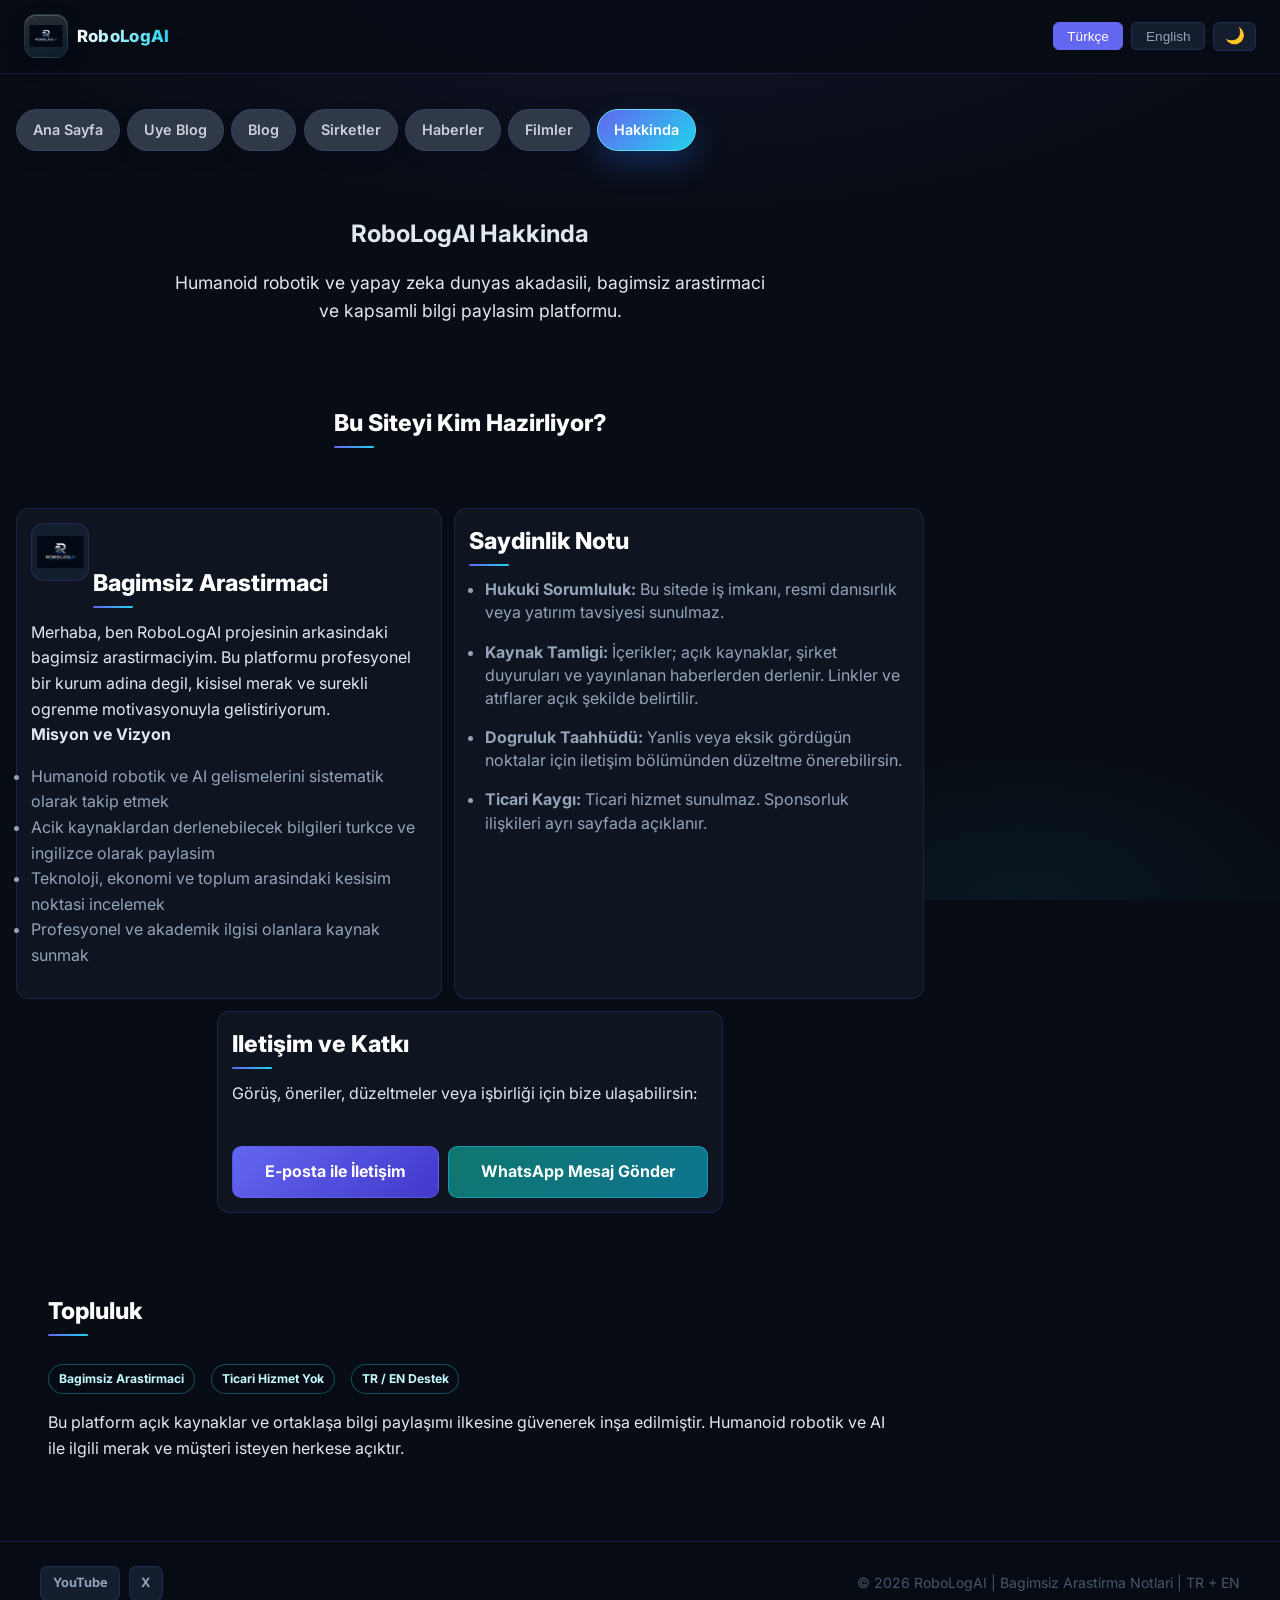
==== commit 43fa891d: "Add legal AI and robotics films library page" ====
--- a/about.html
+++ b/about.html
@@ -43,6 +43,10 @@
       <a class="mini-tab" href="news.html">
         <span data-lang="tr">Haberler</span>
         <span data-lang="en" class="hidden">News</span>
+      </a>
+      <a class="mini-tab" href="films.html">
+        <span data-lang="tr">Filmler</span>
+        <span data-lang="en" class="hidden">Films</span>
       </a>
       <a class="mini-tab active" href="about.html">
         <span data-lang="tr">Hakkinda</span>
@@ -147,6 +151,6 @@
     </div>
   </footer>
 
-  <script src="script.js"></script>
+  <script src="script.js?v=20260405e"></script>
 </body>
 </html>
--- a/style.css
+++ b/style.css
@@ -304,7 +304,12 @@
 
 .page-layout{
   display:grid; grid-template-columns:1fr; gap:0;
-  max-width:1200px; margin:0 auto; padding:0 1rem; align-items:start;
+  max-width:1200px; margin:0 auto; padding:0 0.35rem 0 0.28rem; align-items:start;
+}
+
+#home-page-layout.page-layout{
+  max-width:none;
+  margin:0;
 }
 
 /* Homepage flow: show company ecosystem right under top tabs */
@@ -314,6 +319,14 @@
   max-width:none;
   width:100%;
   padding:1.2rem 0 0;
+}
+
+.page-layout > main.container > #home-news-hub{
+  order:-2;
+}
+
+.page-layout > main.container > #hero{
+  order:-1;
 }
 
 .page-layout > main.container > #company-links{
@@ -332,6 +345,247 @@
 }
 .left-sidebar::-webkit-scrollbar{ display:none; }
 
+.drawer-dock{
+  position:sticky;
+  top:4rem;
+  z-index:95;
+  padding:0.22rem 0.35rem 0.2rem 0.28rem;
+  margin-top:0.1rem;
+  background:linear-gradient(180deg,rgba(8,15,28,0.86),rgba(8,15,28,0.5));
+  border-bottom:1px solid var(--border);
+}
+
+.drawer-dock-inner{
+  width:100%;
+  margin:0;
+  display:flex;
+  flex-direction:column;
+  align-items:flex-start;
+}
+
+.drawer-dock-row{
+  width:100%;
+  display:flex;
+  align-items:flex-start;
+  gap:0.55rem;
+}
+
+.left-drawer-toggle{
+  position:relative;
+  z-index:2;
+  display:inline-flex;
+  align-items:center;
+  gap:0.32rem;
+  border:1px solid rgba(34,211,238,0.28);
+  background:linear-gradient(145deg,rgba(15,23,42,0.96),rgba(30,41,59,0.92));
+  color:var(--text);
+  border-radius:0.62rem;
+  padding:0.34rem 0.5rem;
+  font-size:0.74rem;
+  font-weight:700;
+  cursor:pointer;
+  box-shadow:0 8px 18px rgba(2,6,23,0.3);
+  transition:all .18s;
+}
+
+.left-drawer-toggle:hover{
+  border-color:rgba(34,211,238,0.56);
+  box-shadow:0 10px 20px rgba(8,145,178,0.22);
+}
+
+.left-drawer-icon{
+  font-size:0.78rem;
+  line-height:1;
+}
+
+.vertical-drawer{
+  margin-top:0.45rem;
+  width:min(218px, 100%);
+  max-height:70vh;
+  overflow:auto;
+  background:linear-gradient(165deg,rgba(15,23,42,0.96),rgba(17,24,39,0.94));
+  border:1px solid rgba(99,102,241,0.26);
+  border-left:2px solid rgba(34,211,238,0.58);
+  border-radius:0.78rem;
+  box-shadow:0 14px 28px rgba(2,6,23,0.34);
+  padding:0.42rem;
+  transform:translateX(calc(-100% - 0.9rem));
+  opacity:0;
+  pointer-events:none;
+  transition:transform .24s ease, opacity .2s ease;
+}
+
+.drawer-dock.left-drawer-open .vertical-drawer{
+  transform:translateX(0);
+  opacity:1;
+  pointer-events:auto;
+}
+
+.drawer-mini-news{
+  width:min(320px, calc(100% - 230px));
+  max-height:calc(100vh - 160px);
+  overflow-y:auto;
+  overflow-x:hidden;
+  margin-top:0.45rem;
+  padding:0.52rem 0.58rem;
+  background:linear-gradient(155deg,rgba(30,41,59,0.95),rgba(15,23,42,0.95));
+  border:1px solid rgba(34,211,238,0.28);
+  border-radius:0.78rem;
+  box-shadow:0 14px 28px rgba(2,6,23,0.34);
+  transform:translateX(-0.65rem);
+  opacity:0;
+  pointer-events:none;
+  transition:transform .24s ease, opacity .2s ease;
+}
+
+.drawer-dock.left-drawer-open .drawer-mini-news{
+  transform:translateX(0);
+  opacity:1;
+  pointer-events:auto;
+}
+
+.drawer-mini-title{
+  font-size:0.72rem;
+  font-weight:800;
+  letter-spacing:0.08em;
+  text-transform:uppercase;
+  color:var(--accent2);
+  margin-bottom:0.42rem;
+}
+
+.drawer-mini-news-list{
+  list-style:none;
+  display:flex;
+  flex-direction:column;
+  gap:0.35rem;
+}
+
+.drawer-mini-item{
+  border:1px solid rgba(99,102,241,0.24);
+  background:rgba(15,23,42,0.45);
+  border-radius:0.52rem;
+  padding:0.42rem 0.46rem;
+  display:grid;
+  grid-template-columns:40px 1fr;
+  gap:0.42rem;
+  align-items:flex-start;
+}
+
+.drawer-mini-thumb{
+  width:40px;
+  height:40px;
+  border-radius:0.45rem;
+  object-fit:cover;
+  border:1px solid rgba(34,211,238,0.26);
+  background:rgba(15,23,42,0.7);
+}
+
+.drawer-mini-body{
+  min-width:0;
+}
+
+.drawer-mini-head{
+  display:flex;
+  justify-content:space-between;
+  align-items:center;
+  gap:0.4rem;
+  margin-bottom:0.24rem;
+}
+
+.drawer-mini-source{
+  font-size:0.68rem;
+  font-weight:700;
+  color:#a5f3fc;
+}
+
+.drawer-mini-time{
+  font-size:0.65rem;
+  color:var(--muted);
+}
+
+.drawer-mini-link{
+  display:block;
+  color:var(--text);
+  text-decoration:none;
+  font-size:0.72rem;
+  line-height:1.3;
+}
+
+.drawer-mini-link:hover{
+  color:#e0f2fe;
+}
+
+.vertical-drawer .sidebar-nav{
+  display:flex;
+  flex-direction:column;
+  gap:0.2rem;
+}
+
+.vertical-drawer .sidebar-link{
+  white-space:normal;
+  padding:0.3rem 0.48rem;
+  font-size:0.74rem;
+  line-height:1.25;
+  border:1px solid transparent;
+  border-radius:0.48rem;
+}
+
+.vertical-drawer .sidebar-link:hover{
+  background:linear-gradient(135deg,rgba(99,102,241,0.24),rgba(34,211,238,0.18));
+  border-color:rgba(34,211,238,0.32);
+  color:#f8fafc;
+}
+
+[data-theme="light"] .drawer-dock{
+  background:linear-gradient(180deg,rgba(241,245,249,0.92),rgba(241,245,249,0.72));
+}
+
+[data-theme="light"] .left-drawer-toggle{
+  background:linear-gradient(145deg,#ffffff,#eef4ff);
+  border-color:rgba(8,145,178,0.3);
+  color:#0f172a;
+}
+
+[data-theme="light"] .left-drawer-toggle:hover{
+  border-color:rgba(8,145,178,0.52);
+  box-shadow:0 10px 20px rgba(8,145,178,0.16);
+}
+
+[data-theme="light"] .vertical-drawer{
+  background:linear-gradient(165deg,#ffffff,#f1f5ff);
+  border-color:rgba(79,70,229,0.26);
+  border-left-color:rgba(8,145,178,0.58);
+  box-shadow:0 12px 24px rgba(15,23,42,0.14);
+}
+
+[data-theme="light"] .vertical-drawer .sidebar-link:hover{
+  color:#0b1324;
+  background:linear-gradient(135deg,rgba(79,70,229,0.14),rgba(8,145,178,0.14));
+}
+
+[data-theme="light"] .drawer-mini-news{
+  background:linear-gradient(155deg,#ffffff,#edf4ff);
+  border-color:rgba(8,145,178,0.26);
+  box-shadow:0 12px 24px rgba(15,23,42,0.13);
+}
+
+[data-theme="light"] .drawer-mini-item{
+  background:#f8fbff;
+  border-color:rgba(79,70,229,0.2);
+}
+
+[data-theme="light"] .drawer-mini-source{
+  color:#0369a1;
+}
+
+[data-theme="light"] .drawer-mini-link{
+  color:#0f172a;
+}
+
+[data-theme="light"] .drawer-mini-link:hover{
+  color:#1d4ed8;
+}
+
 .right-sidebar{
   display:none;
   position:sticky;
@@ -491,6 +745,25 @@
   border-radius:1rem;
   padding:1.1rem;
   margin-bottom:1rem;
+}
+
+#drawer-dock + .page-layout > main.container > #home-news-hub{
+  margin-top:0.55rem;
+  position:relative;
+}
+
+#drawer-dock + .page-layout > main.container > #home-news-hub::before{
+  content:'';
+  position:absolute;
+  top:-0.38rem;
+  left:0.2rem;
+  right:0.2rem;
+  height:1px;
+  background:linear-gradient(90deg,transparent,rgba(34,211,238,0.42),transparent);
+}
+
+[data-theme="light"] #drawer-dock + .page-layout > main.container > #home-news-hub::before{
+  background:linear-gradient(90deg,transparent,rgba(8,145,178,0.35),transparent);
 }
 
 .home-news-head{
@@ -623,6 +896,287 @@
   letter-spacing:0.03em;
 }
 
+.home-news-filters{
+  display:flex;
+  flex-wrap:wrap;
+  gap:0.35rem;
+  margin:0.2rem 0 0.9rem;
+}
+
+.news-importance{
+  margin-top:0.34rem;
+  font-size:0.78rem;
+  color:var(--muted);
+  line-height:1.35;
+}
+
+.insight-hub{
+  display:grid;
+  grid-template-columns:repeat(auto-fit,minmax(280px,1fr));
+  gap:0.9rem;
+  margin-bottom:1rem;
+}
+
+.dashboard-head{
+  margin:0.2rem 0 0.75rem;
+  padding:0.88rem 1rem;
+  border:1px solid var(--border);
+  border-radius:1rem;
+  background:
+    radial-gradient(110% 120% at 0% 0%, rgba(34,211,238,0.18), transparent 56%),
+    radial-gradient(90% 110% at 100% 100%, rgba(99,102,241,0.18), transparent 54%),
+    var(--surface);
+}
+
+.dashboard-kicker{
+  display:inline-flex;
+  border:1px solid rgba(34,211,238,0.34);
+  background:rgba(8,47,73,0.42);
+  color:#a5f3fc;
+  border-radius:999px;
+  padding:0.2rem 0.58rem;
+  font-size:0.72rem;
+  font-weight:800;
+  letter-spacing:0.08em;
+  text-transform:uppercase;
+  margin-bottom:0.38rem;
+}
+
+.dashboard-head h3{
+  margin:0;
+  font-size:1.02rem;
+  line-height:1.35;
+}
+
+.insight-card{
+  position:relative;
+  overflow:hidden;
+  background:
+    radial-gradient(130% 100% at 0% 0%, rgba(255,255,255,0.04), transparent 60%),
+    var(--surface);
+  border:1px solid color-mix(in srgb, var(--border) 80%, rgba(34,211,238,0.12) 20%);
+  border-radius:1rem;
+  padding:1rem;
+  box-shadow:0 12px 28px rgba(2,6,23,0.22);
+  animation:dashboardRise .45s ease both;
+  transition:transform .2s ease, box-shadow .2s ease, border-color .2s ease;
+}
+
+.insight-card::before{
+  content:'';
+  position:absolute;
+  left:0;
+  right:0;
+  top:0;
+  height:3px;
+  background:linear-gradient(90deg,var(--accent),var(--accent2));
+  opacity:0.85;
+}
+
+.insight-card:hover{
+  transform:translateY(-2px);
+  border-color:color-mix(in srgb, var(--accent2) 36%, var(--border) 64%);
+  box-shadow:0 16px 34px rgba(2,6,23,0.28);
+}
+
+.insight-card h3{
+  margin-bottom:0.45rem;
+}
+
+.insight-card-summary::before{ background:linear-gradient(90deg,#22d3ee,#38bdf8); }
+.insight-card-compare::before{ background:linear-gradient(90deg,#6366f1,#22d3ee); }
+.insight-card-radar::before{ background:linear-gradient(90deg,#f59e0b,#fb7185); }
+.insight-card-guide::before{ background:linear-gradient(90deg,#34d399,#22d3ee); }
+.insight-card-digest::before{ background:linear-gradient(90deg,#60a5fa,#818cf8); }
+.insight-card-follow::before{ background:linear-gradient(90deg,#a78bfa,#22d3ee); }
+
+.insight-list{
+  margin:0;
+  padding-left:1rem;
+  color:var(--subtext);
+  display:grid;
+  gap:0.35rem;
+}
+
+.insight-list.ordered{
+  padding-left:1.2rem;
+}
+
+.table-wrap{
+  overflow:auto;
+}
+
+.mini-compare-table{
+  width:100%;
+  border-collapse:collapse;
+  font-size:0.82rem;
+}
+
+.mini-compare-table th,
+.mini-compare-table td{
+  border-bottom:1px solid var(--border);
+  padding:0.45rem 0.35rem;
+  text-align:left;
+}
+
+.mini-compare-table th{
+  color:var(--muted);
+  font-size:0.74rem;
+  text-transform:uppercase;
+  letter-spacing:0.05em;
+}
+
+.mini-compare-table tbody tr:nth-child(odd){
+  background:color-mix(in srgb, var(--surface2) 72%, transparent 28%);
+}
+
+.mini-compare-table tbody tr:hover{
+  background:color-mix(in srgb, var(--accent2) 9%, var(--surface2) 91%);
+}
+
+.momentum-meter{
+  display:grid;
+  gap:0.18rem;
+  min-width:92px;
+}
+
+.momentum-label{
+  font-size:0.7rem;
+  font-weight:700;
+  color:var(--subtext);
+}
+
+.momentum-trend{
+  font-size:0.64rem;
+  font-weight:700;
+  letter-spacing:0.02em;
+}
+
+.momentum-trend-up{
+  color:#34d399;
+}
+
+.momentum-trend-down{
+  color:#fda4af;
+}
+
+.momentum-trend-flat{
+  color:var(--muted);
+}
+
+[data-theme="light"] .momentum-trend-up{
+  color:#047857;
+}
+
+[data-theme="light"] .momentum-trend-down{
+  color:#be123c;
+}
+
+.momentum-bar{
+  height:6px;
+  border-radius:999px;
+  background:color-mix(in srgb, var(--surface2) 76%, var(--border) 24%);
+  overflow:hidden;
+}
+
+.momentum-fill{
+  height:100%;
+  border-radius:999px;
+  background:linear-gradient(90deg,var(--accent),var(--accent2));
+  transition:width .28s ease;
+}
+
+.momentum-spark{
+  display:flex;
+  gap:3px;
+}
+
+.momentum-dot{
+  width:6px;
+  height:6px;
+  border-radius:999px;
+  background:rgba(148,163,184,0.28);
+}
+
+.momentum-dot.active{
+  background:linear-gradient(135deg,var(--accent),var(--accent2));
+  box-shadow:0 0 8px rgba(34,211,238,0.26);
+}
+
+.newsletter-form{
+  display:grid;
+  grid-template-columns:1fr auto;
+  gap:0.55rem;
+  margin-top:0.4rem;
+}
+
+.newsletter-form input{
+  border:1px solid var(--border);
+  background:var(--surface2);
+  color:var(--text);
+  border-radius:0.6rem;
+  padding:0.62rem 0.7rem;
+  font:inherit;
+}
+
+.follow-company-chips{
+  display:flex;
+  flex-wrap:wrap;
+  gap:0.4rem;
+  margin-top:0.45rem;
+}
+
+.follow-company-chips label{
+  display:inline-flex;
+  align-items:center;
+  gap:0.28rem;
+  border:1px solid var(--border);
+  border-radius:999px;
+  padding:0.28rem 0.52rem;
+  background:var(--surface2);
+  font-size:0.8rem;
+  color:var(--subtext);
+  transition:all .16s;
+}
+
+.follow-company-chips input{
+  accent-color:var(--accent2);
+}
+
+.follow-company-chips label:hover{
+  border-color:color-mix(in srgb, var(--accent2) 40%, var(--border) 60%);
+  color:var(--text);
+}
+
+[data-theme="light"] .dashboard-head{
+  background:
+    radial-gradient(110% 120% at 0% 0%, rgba(8,145,178,0.12), transparent 56%),
+    radial-gradient(90% 110% at 100% 100%, rgba(79,70,229,0.12), transparent 54%),
+    #ffffff;
+}
+
+[data-theme="light"] .dashboard-kicker{
+  background:rgba(8,145,178,0.11);
+  border-color:rgba(8,145,178,0.28);
+  color:#0e7490;
+}
+
+[data-theme="light"] .insight-card{
+  background:
+    radial-gradient(130% 100% at 0% 0%, rgba(8,145,178,0.06), transparent 60%),
+    #ffffff;
+  box-shadow:0 10px 22px rgba(15,23,42,0.08);
+}
+
+[data-theme="light"] .insight-card:hover{
+  box-shadow:0 14px 28px rgba(15,23,42,0.12);
+}
+
+@keyframes dashboardRise{
+  from{ opacity:0; transform:translateY(8px); }
+  to{ opacity:1; transform:translateY(0); }
+}
+
 #live-news{
   background:var(--surface);
   border:1px solid var(--border);
@@ -752,6 +1306,26 @@
   gap:0.6rem;
   font-size:0.88rem;
   color:var(--subtext);
+}
+
+.member-author-badge{
+  display:inline-flex;
+  align-items:center;
+  margin-left:0.4rem;
+  padding:0.12rem 0.44rem;
+  border-radius:999px;
+  font-size:0.68rem;
+  font-weight:700;
+  letter-spacing:0.03em;
+  border:1px solid rgba(34,211,238,0.38);
+  color:#a5f3fc;
+  background:rgba(8,47,73,0.34);
+}
+
+[data-theme="light"] .member-author-badge{
+  color:#0e7490;
+  background:rgba(8,145,178,0.12);
+  border-color:rgba(8,145,178,0.3);
 }
 
 .member-post-time{
@@ -1052,21 +1626,194 @@
   padding:0.85rem 0; overflow:hidden; margin-bottom:0; width:100%;
 }
 .ad-marquee{
-  overflow:hidden; border-radius:0.7rem;
-  border:1px solid var(--border2); background:var(--bg); padding:0.4rem 0;
-}
+  overflow-x:auto;
+  overflow-y:hidden;
+  border-radius:0.7rem;
+  border:1px solid var(--border2);
+  background:
+    radial-gradient(120% 120% at 0% 0%, rgba(34,211,238,0.08), transparent 42%),
+    linear-gradient(180deg, rgba(15,23,42,0.92), rgba(8,12,20,0.96));
+  padding:0.4rem 0;
+  cursor:grab;
+  scrollbar-width:none;
+  scroll-behavior:smooth;
+  -webkit-overflow-scrolling:touch;
+  touch-action:pan-x;
+  box-shadow:inset 0 1px 0 rgba(255,255,255,0.04);
+}
+.ad-marquee::-webkit-scrollbar{ display:none; }
+.ad-marquee.is-dragging{ cursor:grabbing; }
 .ad-track{
   display:flex; gap:0.85rem; width:max-content;
   animation:adScroll 34s linear infinite;
-}
+  user-select:none;
+}
+.ad-marquee.is-dragging .ad-track{ animation-play-state:paused; }
 .ad-item{
   position:relative; width:190px; height:120px; flex:0 0 auto;
   border-radius:0.7rem; overflow:hidden; border:1px solid var(--border);
-  background:#0b1220; transition:transform .2s;
-}
-.ad-item:hover{ transform:scale(1.04); }
-.ad-robot{ width:100%; height:100%; object-fit:cover; display:block; opacity:0.92; }
+  background:#0b1220;
+  box-shadow:0 10px 20px rgba(2,6,23,0.24);
+  transition:transform .24s ease, box-shadow .24s ease, border-color .24s ease;
+}
+.ad-item:hover{
+  transform:translateY(-2px) scale(1.035);
+  border-color:rgba(34,211,238,0.34);
+  box-shadow:0 16px 28px rgba(2,6,23,0.34), 0 0 0 1px rgba(34,211,238,0.14);
+}
+.ad-item-link{
+  position:relative;
+  width:100%;
+  height:100%;
+  display:block;
+  text-decoration:none;
+  color:#fff;
+}
+.ad-robot{
+  width:100%;
+  height:100%;
+  object-fit:cover;
+  display:block;
+  opacity:0.92;
+  transform:scale(1.02);
+  transition:transform .28s ease, opacity .28s ease, filter .28s ease;
+}
+.ad-item:hover .ad-robot{
+  transform:scale(1.07);
+  opacity:0.98;
+  filter:saturate(1.08);
+}
+.ad-company-type{
+  position:absolute;
+  top:0.48rem;
+  left:0.48rem;
+  z-index:2;
+  max-width:calc(100% - 0.96rem);
+  padding:0.2rem 0.45rem;
+  border-radius:999px;
+  font-size:0.58rem;
+  font-weight:800;
+  letter-spacing:0.08em;
+  text-transform:uppercase;
+  color:#dbeafe;
+  background:rgba(8,15,28,0.72);
+  border:1px solid rgba(96,165,250,0.28);
+  backdrop-filter:blur(10px);
+  -webkit-backdrop-filter:blur(10px);
+  box-shadow:0 5px 12px rgba(2,6,23,0.22);
+}
+.ad-company-name{
+  position:absolute;
+  left:0.46rem;
+  right:auto;
+  bottom:0.46rem;
+  max-width:calc(100% - 0.92rem);
+  padding:0.28rem 0.56rem;
+  border-radius:999px;
+  font-size:0.68rem;
+  font-weight:800;
+  letter-spacing:0.05em;
+  line-height:1.15;
+  color:#f8fafc;
+  white-space:nowrap;
+  overflow:hidden;
+  text-overflow:ellipsis;
+  text-transform:uppercase;
+  background:linear-gradient(135deg,rgba(15,23,42,0.92),rgba(30,41,59,0.78));
+  backdrop-filter:blur(10px);
+  -webkit-backdrop-filter:blur(10px);
+  border:1px solid rgba(34,211,238,0.34);
+  box-shadow:0 6px 14px rgba(2,6,23,0.28);
+  text-shadow:0 1px 2px rgba(2,6,23,0.45);
+}
+.ad-cta{
+  position:absolute;
+  right:0.5rem;
+  bottom:0.5rem;
+  z-index:2;
+  display:inline-flex;
+  align-items:center;
+  gap:0.24rem;
+  padding:0.26rem 0.52rem;
+  border-radius:999px;
+  font-size:0.62rem;
+  font-weight:800;
+  letter-spacing:0.05em;
+  color:#ecfeff;
+  background:linear-gradient(135deg,rgba(8,145,178,0.88),rgba(6,182,212,0.78));
+  border:1px solid rgba(165,243,252,0.35);
+  box-shadow:0 8px 18px rgba(8,145,178,0.22);
+  opacity:0;
+  transform:translateY(8px);
+  transition:opacity .22s ease, transform .22s ease;
+}
+.ad-cta::after{
+  content:'↗';
+  font-size:0.66rem;
+}
+.ad-item:hover .ad-cta,
+.ad-item-link:focus-visible .ad-cta{
+  opacity:1;
+  transform:translateY(0);
+}
+.ad-item-link::before{
+  content:'';
+  position:absolute;
+  inset:0;
+  background:linear-gradient(180deg,transparent 48%,rgba(2,6,23,0.55) 100%);
+  pointer-events:none;
+}
+.ad-item-link::after{
+  content:'';
+  position:absolute;
+  top:-20%;
+  left:-80%;
+  width:45%;
+  height:140%;
+  background:linear-gradient(90deg,transparent,rgba(255,255,255,0.18),transparent);
+  transform:rotate(14deg);
+  opacity:0;
+  transition:left .42s ease, opacity .24s ease;
+  pointer-events:none;
+}
+.ad-item:hover .ad-item-link::after{
+  left:130%;
+  opacity:1;
+}
+.ad-item-link:focus-visible{
+  outline:2px solid var(--accent2);
+  outline-offset:2px;
+}
 .ad-marquee:hover .ad-track{ animation-play-state:paused; }
+
+[data-theme="light"] .ad-marquee{
+  background:
+    radial-gradient(120% 120% at 0% 0%, rgba(8,145,178,0.09), transparent 42%),
+    linear-gradient(180deg, rgba(255,255,255,0.94), rgba(237,242,247,0.96));
+}
+
+[data-theme="light"] .ad-item{
+  background:#ffffff;
+  box-shadow:0 10px 20px rgba(15,23,42,0.08);
+}
+
+[data-theme="light"] .ad-company-name{
+  color:#0f172a;
+  background:linear-gradient(135deg,rgba(255,255,255,0.92),rgba(226,232,240,0.82));
+  border-color:rgba(8,145,178,0.28);
+  text-shadow:none;
+}
+
+[data-theme="light"] .ad-company-type{
+  color:#155e75;
+  background:rgba(255,255,255,0.82);
+  border-color:rgba(8,145,178,0.22);
+}
+
+[data-theme="light"] .ad-cta{
+  color:#ffffff;
+  box-shadow:0 8px 18px rgba(8,145,178,0.16);
+}
 @keyframes adScroll{ 0%{transform:translateX(0);} 100%{transform:translateX(-50%);} }
 
 /* ═══ SECTIONS ═══ */
@@ -1351,6 +2098,7 @@
 .badge.robot{ background:rgba(30,64,175,0.3); color:#93c5fd; border:1px solid rgba(59,130,246,0.3); }
 .badge.ai{ background:rgba(5,150,105,0.2); color:#6ee7b7; border:1px solid rgba(16,185,129,0.3); }
 .badge.both{ background:rgba(146,64,14,0.25); color:#fcd34d; border:1px solid rgba(245,158,11,0.3); }
+.badge.media{ background:rgba(88,28,135,0.24); color:#e9d5ff; border:1px solid rgba(168,85,247,0.3); }
 
 [data-theme="light"] .badge.robot{
   background:#dbeafe;
@@ -1368,6 +2116,71 @@
   background:#fef3c7;
   color:#92400e;
   border-color:#fcd34d;
+}
+
+[data-theme="light"] .badge.media{
+  background:#f3e8ff;
+  color:#6b21a8;
+  border-color:#d8b4fe;
+}
+
+#films-hero h1{
+  margin:0.15rem 0 0.55rem;
+  font-size:clamp(1.45rem,2.6vw,2.3rem);
+}
+
+.films-note-card{
+  background:linear-gradient(145deg,rgba(34,211,238,0.08),rgba(99,102,241,0.08));
+}
+
+.films-note-list{
+  margin:0;
+  padding-left:1.1rem;
+}
+
+.films-grid{
+  grid-template-columns:repeat(4,minmax(0,1fr));
+}
+
+.film-card{
+  display:flex;
+  flex-direction:column;
+  min-height:100%;
+}
+
+.film-card h4{
+  line-height:1.3;
+}
+
+.film-meta{
+  display:flex;
+  flex-wrap:wrap;
+  gap:0.35rem;
+  margin:-0.1rem 0 0.75rem;
+}
+
+.film-meta span{
+  display:inline-flex;
+  align-items:center;
+  padding:0.18rem 0.48rem;
+  border-radius:999px;
+  border:1px solid var(--border);
+  background:var(--surface);
+  color:var(--muted);
+  font-size:0.72rem;
+  font-weight:700;
+}
+
+.films-links{
+  grid-template-columns:repeat(2,minmax(0,1fr));
+}
+
+@media (max-width: 1100px){
+  .films-grid{ grid-template-columns:repeat(2,minmax(0,1fr)); }
+}
+
+@media (max-width: 760px){
+  .films-grid{ grid-template-columns:1fr; }
 }
 
 /* ═══ BUTTONS ═══ */
@@ -1581,26 +2394,31 @@
 }
 
 .post-filter{
-  border:1px solid var(--border);
-  background:var(--surface2);
+  border:1px solid rgba(99,102,241,0.28);
+  background:rgba(15,23,42,0.48);
   color:var(--subtext);
   border-radius:999px;
-  padding:0.34rem 0.7rem;
-  font-size:0.8rem;
+  padding:0.42rem 0.82rem;
+  font-size:0.81rem;
   font-weight:700;
   cursor:pointer;
-  transition:all .16s;
+  transition:all .18s ease;
+  box-shadow:0 4px 8px rgba(2,6,23,0.2);
 }
 
 .post-filter:hover{
-  border-color:rgba(34,211,238,0.4);
-  color:var(--text);
+  border-color:rgba(34,211,238,0.52);
+  color:#e0f2fe;
+  background:rgba(8,47,73,0.48);
+  box-shadow:0 6px 14px rgba(34,211,238,0.12);
+  transform:translateY(-1px);
 }
 
 .post-filter.active{
-  background:linear-gradient(135deg,var(--accent),#4338ca);
+  background:linear-gradient(135deg,#0891b2,#06b6d4);
   color:#fff;
-  border-color:rgba(99,102,241,0.6);
+  border-color:rgba(34,211,238,0.8);
+  box-shadow:0 8px 16px rgba(34,211,238,0.24);
 }
 
 .posts-grid{
@@ -1806,6 +2624,33 @@
 }
 
 @media (max-width: 760px){
+  .drawer-dock{
+    top:3.7rem;
+    padding:0.2rem 0.24rem 0.2rem;
+  }
+
+  .left-drawer-toggle{
+    padding:0.34rem 0.5rem;
+    font-size:0.73rem;
+  }
+
+  .vertical-drawer{
+    max-height:62vh;
+    width:min(78vw,218px);
+  }
+
+  .drawer-dock-row{
+    gap:0;
+  }
+
+  .drawer-mini-news{
+    display:none;
+  }
+
+  .vertical-drawer .sidebar-nav{
+    gap:0.25rem;
+  }
+
   .logo-mark{ width:36px; height:36px; padding:0.22rem; }
   .logo-text{ font-size:0.88rem; }
   .social-link{ margin-left:0.35rem; padding:0.32rem 0.56rem; font-size:0.78rem; }
@@ -1814,6 +2659,8 @@
   .top-search-recent{ width:100%; }
   #top-search-mini-go{ padding:0.52rem 0.75rem; }
   .page-layout{ grid-template-columns:1fr; }
+  .page-layout{ padding:0 0.24rem 0 0.24rem; }
+  #home-page-layout.page-layout{ margin:0; }
   .right-sidebar{ position:static; margin-top:0; }
   .creator-grid{ grid-template-columns:1fr; }
   #site-search{ max-width:none; margin-left:0; }
@@ -1827,6 +2674,7 @@
   .ai-form-row .btn{ width:100%; text-align:center; }
   #market-columns{ grid-template-columns:1fr; }
   .home-news-head{ flex-direction:column; }
+  .home-news-filters{ gap:0.28rem; }
   .home-news-grid{ grid-template-columns:1fr; }
   .home-featured-cover{ height:220px; }
   .home-news-item{ grid-template-columns:88px 1fr; }
@@ -1846,6 +2694,9 @@
   .member-captcha-row{ grid-template-columns:1fr; }
   .member-comment-form{ grid-template-columns:1fr; }
   .member-comment-form .btn{ width:100%; text-align:center; }
+  .insight-hub{ grid-template-columns:1fr; }
+  .dashboard-head{ padding:0.78rem 0.84rem; }
+  .newsletter-form{ grid-template-columns:1fr; }
 }
 
 /* ═══ FOOTER ═══ */
